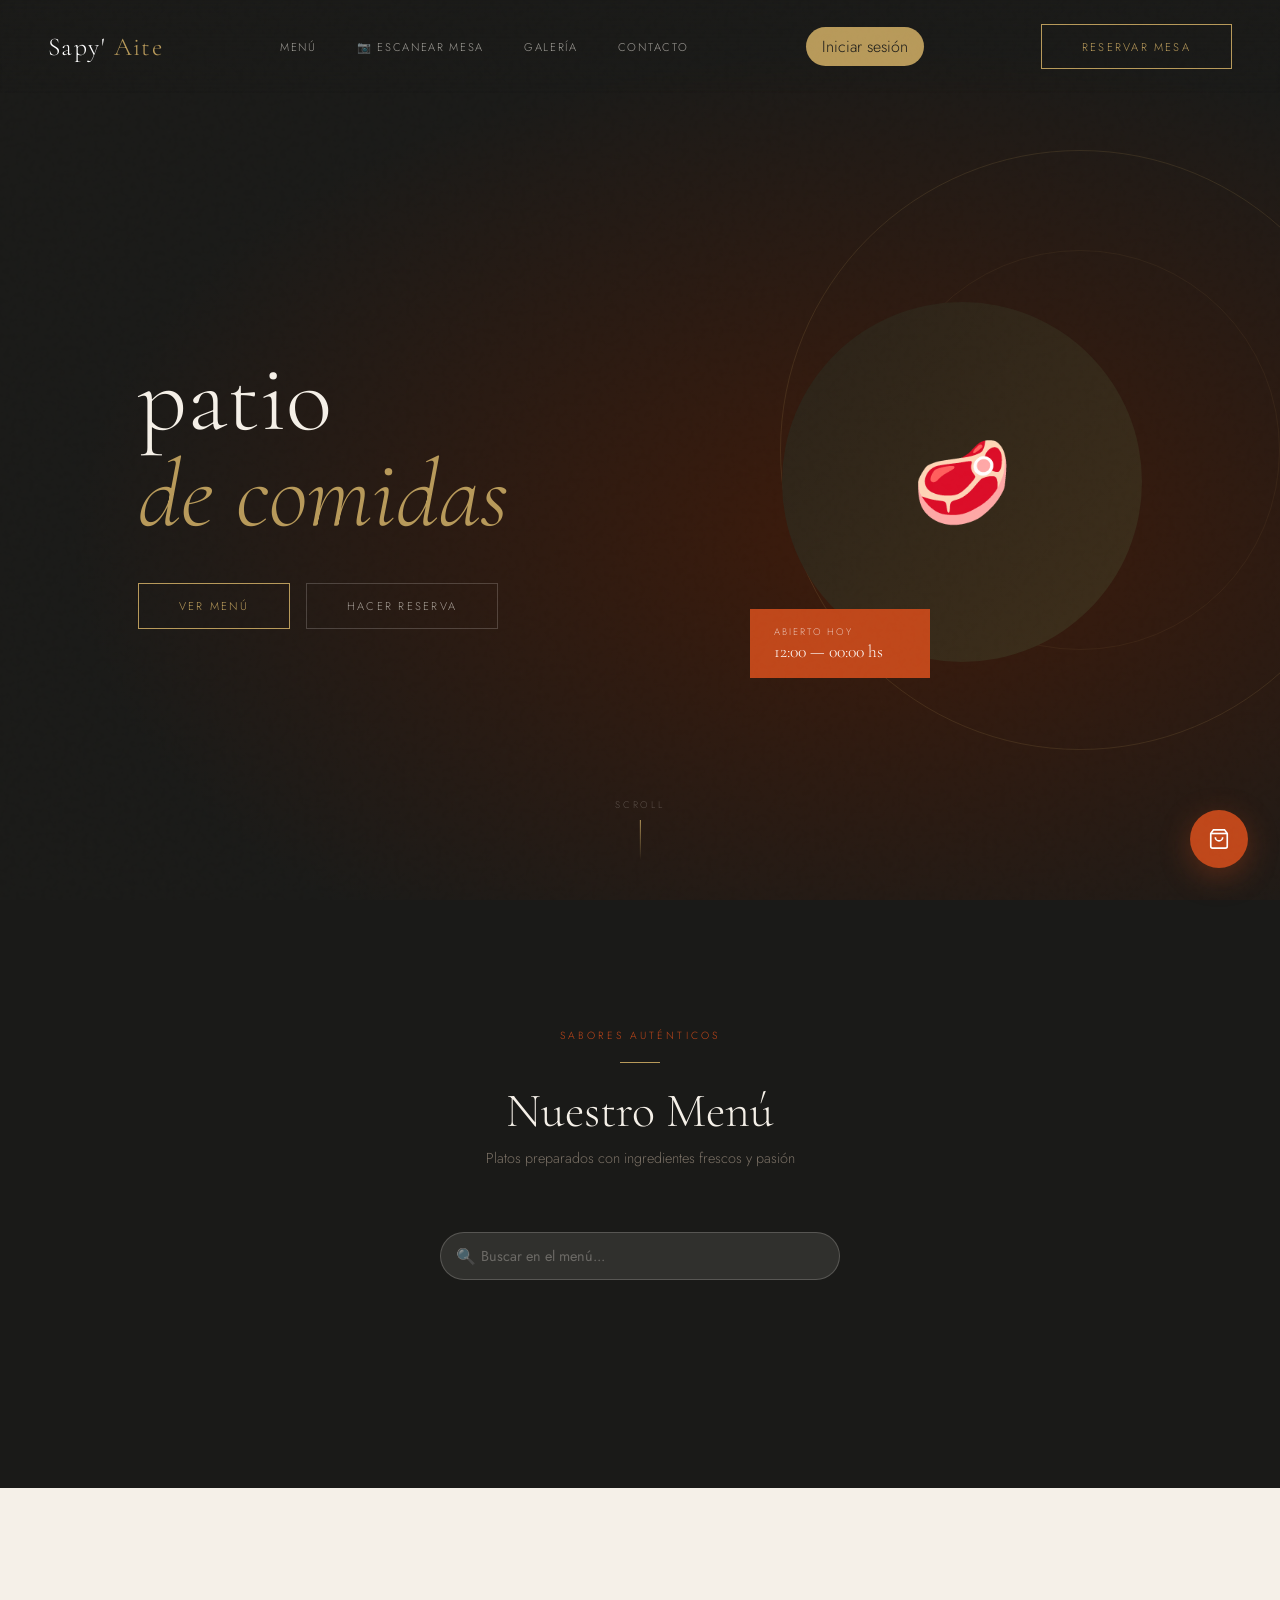
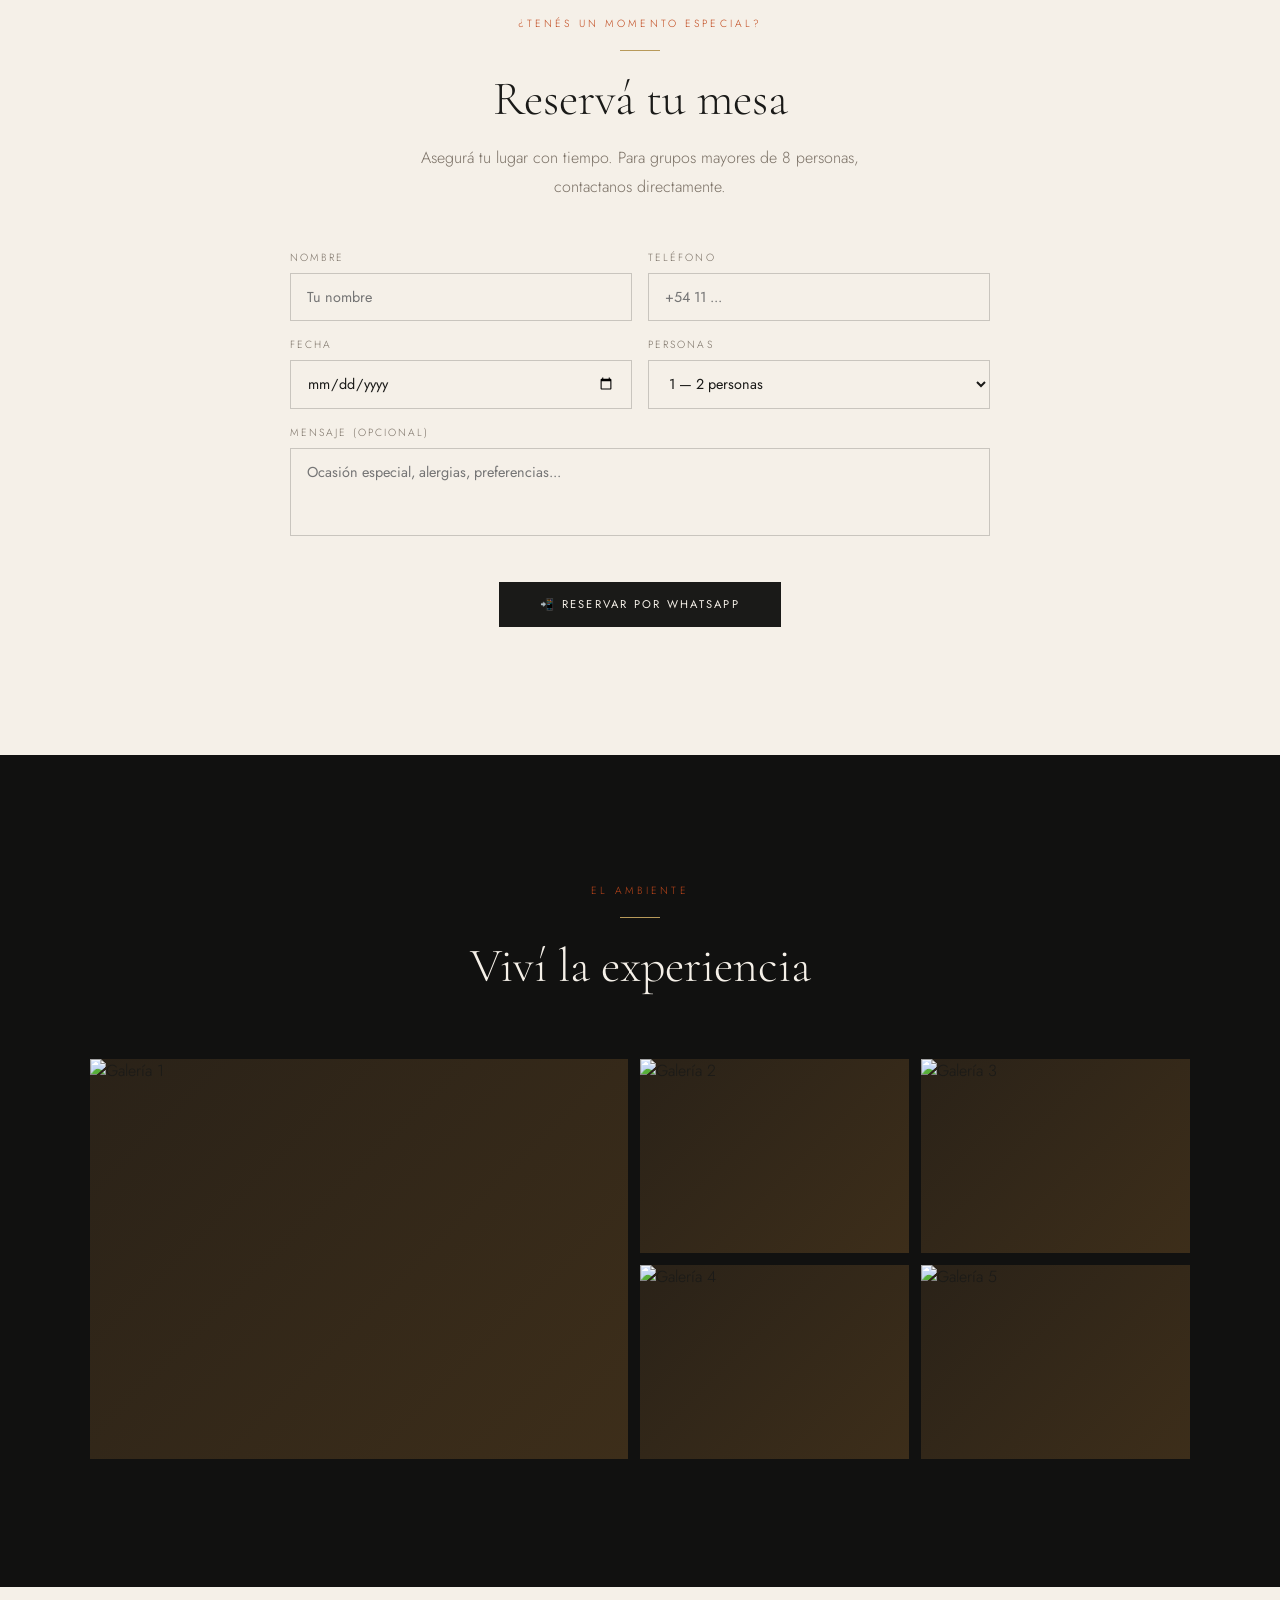
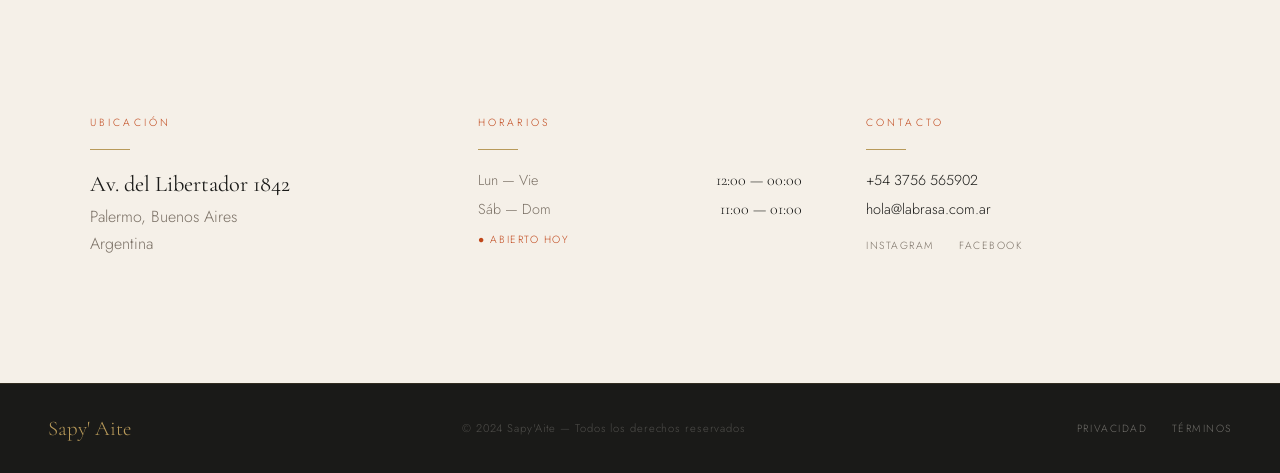
==== froned/index.html @ 7cc453d8 "prueba" ====
<!DOCTYPE html>
<html lang="es">
<head>
  <meta charset="UTF-8" />
  <meta name="viewport" content="width=device-width, initial-scale=1.0"/>
  <title>sapy'aite</title>
  <link rel="icon" type="image/x-icon" href="img/logosapy.jpg">
  <link href="https://fonts.googleapis.com/css2?family=Cormorant+Garamond:ital,wght@0,300;0,400;0,600;1,300;1,400&family=Jost:wght@300;400;500&display=swap" rel="stylesheet">
  <link rel="stylesheet" href="/froned/styles/style.css"/>
</head>
<body>

  <!-- NAVBAR -->
  <nav>
    <a href="#inicio" class="nav-logo">Sapy' <span>Aite</span></a>
    <div class="nav-links">
      <a href="#menu">Menú</a>
      <a href="qr-scaner.html" class="btn-scan">📷 Escanear Mesa</a>
      <a href="#galeria">Galería</a>
      <a href="#contacto">Contacto</a>
    </div>
    <a href="login.html" class="btn-login">Iniciar sesión</a>
    <a href="#reservas" class="btn">Reservar mesa</a>
  </nav>


  <!-- HERO -->
  <section id="inicio">
    <div class="hero-bg"></div>
    <div class="hero-ring"></div>
    <div class="hero-ring-2"></div>

    <div class="hero-inner">
      <div>
        <h1 class="hero-title fade-2">
          patio<br>
          <em>de comidas</em><br>
        </h1>
        <div class="hero-btns fade-4">
          <a href="#menu" class="btn">Ver menú</a>
          <a href="#reservas" class="btn btn--ghost">Hacer reserva</a>
        </div>
      </div>

      <div class="hero-visual fade-3">
        <div class="hero-plate">
          🥩
          <div class="hero-badge">
            <p>Abierto hoy</p>
            <p>12:00 — 00:00 hs</p>
          </div>
        </div>
      </div>
    </div>

    <div class="scroll-indicator">
      <span>Scroll</span>
      <div class="scroll-line"></div>
    </div>
  </section>


  <!-- MENÚ -->
  <section id="menu">
    <div class="menu-inner">
      <div class="menu-header">
        <span class="section-label">Sabores auténticos</span>
        <div class="divider divider--center"></div>
        <h2>Nuestro Menú</h2>
        <p class="menu-subtitle">Platos preparados con ingredientes frescos y pasión</p>
      </div>

      <div class="menu-search">
        <div class="search-container">
          <span class="search-icon">🔍</span>
          <input type="text" id="searchInput" placeholder="Buscar en el menú..." onkeyup="filtrarMenu()">
          <button class="search-clear" onclick="limpiarBusqueda()">✕</button>
        </div>
      </div>

      <div class="tabs" id="categories-tabs"></div>

      <div class="menu-grid-container">
        <div class="menu-grid active" id="menu-items-container"></div>
      </div>
    </div>
  </section>


  <!-- RESERVAS -->
  <section id="reservas">
    <div class="reservas-inner">
      <span class="section-label">¿Tenés un momento especial?</span>
      <div class="divider divider--center"></div>
      <h2>Reservá tu mesa</h2>
      <p>Asegurá tu lugar con tiempo. Para grupos mayores de 8 personas, contactanos directamente.</p>

      <!--
        ✅ FIX: Se eliminó onsubmit="return false;" del HTML.
        El submit es manejado exclusivamente por el addEventListener en scrip.js,
        que ya llama a e.preventDefault(). Tener ambos era redundante y confuso.
      -->
      <form class="form-grid">
        <div class="form-group">
          <label>Nombre</label>
          <input type="text" name="nombre" placeholder="Tu nombre">
        </div>
        <div class="form-group">
          <label>Teléfono</label>
          <input type="tel" name="telefono" placeholder="+54 11 ...">
        </div>
        <div class="form-group">
          <label>Fecha</label>
          <input type="date" name="fecha">
        </div>
        <div class="form-group">
          <label>Personas</label>
          <select name="personas">
            <option>1 — 2 personas</option>
            <option>3 — 4 personas</option>
            <option>5 — 6 personas</option>
            <option>7 — 8 personas</option>
          </select>
        </div>
        <div class="form-group form-full">
          <label>Mensaje (opcional)</label>
          <textarea name="mensaje" rows="3" placeholder="Ocasión especial, alergias, preferencias..."></textarea>
        </div>
        <div class="form-submit">
          <button type="submit" class="btn btn--dark">📲 Reservar por WhatsApp</button>
        </div>
      </form>
    </div>
  </section>


  <!-- GALERÍA -->
  <section id="galeria">
    <div class="galeria-inner">
      <div class="galeria-header">
        <span class="section-label">El ambiente</span>
        <div class="divider divider--center"></div>
        <h2>Viví la experiencia</h2>
      </div>

      <!--
        ✅ FIX: Las rutas de imagen usaban "../froned/img/" (typo de "frontend").
        Se corrigen a "img/" asumiendo que las imágenes están en una subcarpeta
        "img/" junto a este index.html. Ajustá la ruta si tu estructura es distinta.
      -->
      <div class="galeria-grid">
        <div class="galeria-item galeria-item--big"><img src="img/img_galeria/Diseño sin título.png" alt="Galería 1"></div>
        <div class="galeria-item galeria-item--sm"><img src="img/img_galeria/WhatsApp Image 2026-04-24 at 19.03.47.jpeg" alt="Galería 2"></div>
        <div class="galeria-item galeria-item--sm"><img src="img/img_galeria/WhatsApp Image 2026-04-24 at 19.03.48 (1).jpeg" alt="Galería 3"></div>
        <div class="galeria-item galeria-item--sm"><img src="img/img_galeria/Gemini_Generated_Image_5px7225px7225px7.png" alt="Galería 4"></div>
        <div class="galeria-item galeria-item--sm"><img src="img/img_galeria/WhatsApp Image 2026-04-24 at 19.03.48.jpeg" alt="Galería 5"></div>
      </div>
    </div>
  </section>


  <!-- CONTACTO -->
  <section id="contacto">
    <div class="contacto-inner">

      <div class="contacto-block">
        <span class="section-label">Ubicación</span>
        <div class="divider"></div>
        <h3>Av. del Libertador 1842</h3>
        <p style="color:var(--muted); margin-top:0.5rem;">Palermo, Buenos Aires</p>
        <p style="color:var(--muted); margin-top:0.25rem;">Argentina</p>
      </div>

      <div class="contacto-block">
        <span class="section-label">Horarios</span>
        <div class="divider"></div>
        <div class="contacto-horarios">
          <div class="horario-row">
            <span>Lun — Vie</span>
            <span>12:00 — 00:00</span>
          </div>
          <div class="horario-row">
            <span>Sáb — Dom</span>
            <span>11:00 — 01:00</span>
          </div>
        </div>
        <span class="open-label">● Abierto hoy</span>
      </div>

      <div class="contacto-block">
        <span class="section-label">Contacto</span>
        <div class="divider"></div>
        <div class="contacto-links">
          <a href="tel:+543756565902">+54 3756 565902</a>
          <a href="mailto:hola@labrasa.com.ar">hola@labrasa.com.ar</a>
        </div>
        <div class="social-row">
          <a href="https://www.instagram.com">Instagram</a>
          <a href="https://www.facebook.com">Facebook</a>
        </div>
      </div>

    </div>
  </section>


  <!-- CARRITO FLOTANTE -->
  <button id="cart-toggle" onclick="toggleCart()" title="Ver pedido">
    <svg viewBox="0 0 24 24"><path d="M6 2L3 6v14a2 2 0 002 2h14a2 2 0 002-2V6l-3-4z"/><line x1="3" y1="6" x2="21" y2="6"/><path d="M16 10a4 4 0 01-8 0"/></svg>
    <span id="cart-count">0</span>
  </button>

  <!-- OVERLAY -->
  <div id="cart-overlay" onclick="toggleCart()"></div>

  <!-- PANEL DEL CARRITO -->
  <div id="cart-panel">
    <div class="cart-header">
      <div class="cart-header-left">
        <span class="section-label">Tu pedido</span>
        <div class="cart-title">Carrito</div>
      </div>
      <button id="cart-close" onclick="toggleCart()">✕</button>
    </div>

    <div id="cart-items">
      <div class="cart-empty" id="cart-empty-msg">
        <svg viewBox="0 0 24 24"><path d="M6 2L3 6v14a2 2 0 002 2h14a2 2 0 002-2V6l-3-4z"/><line x1="3" y1="6" x2="21" y2="6"/><path d="M16 10a4 4 0 01-8 0"/></svg>
        <p>Tu carrito está vacío</p>
      </div>
    </div>

    <div class="cart-footer">
      <div class="cart-total-row">
        <span class="cart-total-label">Total</span>
        <span class="cart-total-amount" id="cart-total"><span>$</span>0</span>
      </div>
      <div class="cart-actions">
        <button class="btn--cart-order" onclick="sendOrder()">Enviar pedido por WhatsApp</button>
        <button class="btn--cart-clear" onclick="clearCart()">Vaciar carrito</button>
      </div>
    </div>
  </div>


  <!-- FOOTER -->
  <footer>
    <span class="footer-logo">Sapy' Aite</span>
    <span class="footer-copy">© 2024 Sapy'Aite — Todos los derechos reservados</span>
    <div class="footer-links">
      <a href="#">Privacidad</a>
      <a href="#">Términos</a>
    </div>
  </footer>

  <!--
    ✅ FIX: La ruta original "../backend/scrip.js" era incorrecta.
    El JS es código del frontend y debe estar en la misma carpeta que index.html.
    Si preferís otra ubicación, ajustá la ruta (ej: "js/scrip.js").
  -->
  <script src="scrip.js"></script>
</body>
</html>
---- froned/styles/style.css ----
/* ===== RESET & BASE ===== */
*, *::before, *::after { box-sizing: border-box; margin: 0; padding: 0; }

:root {
  --cream:   #f5f0e8;
  --charcoal:#1a1a18;
  --ember:   #c0471a;
  --gold:    #b89a5a;
  --muted:   #7a7065;
}

html { scroll-behavior: smooth; }

body {
  background-color: var(--cream);
  color: var(--charcoal);
  font-family: 'Jost', sans-serif;
  font-weight: 300;
  overflow-x: hidden;
}

h1, h2, h3 {
  font-family: 'Cormorant Garamond', serif;
  font-weight: 300;
}

a { text-decoration: none; }

/* ===== SCROLLBAR ===== */
::-webkit-scrollbar { width: 4px; }
::-webkit-scrollbar-track { background: var(--cream); }
::-webkit-scrollbar-thumb { background: var(--gold); }

/* ===== GRAIN OVERLAY ===== */
body::before {
  content: '';
  position: fixed;
  inset: 0;
  background-image: url("data:image/svg+xml,%3Csvg viewBox='0 0 200 200' xmlns='http://www.w3.org/2000/svg'%3E%3Cfilter id='n'%3E%3CfeTurbulence type='fractalNoise' baseFrequency='0.75' numOctaves='4' stitchTiles='stitch'/%3E%3C/filter%3E%3Crect width='100%25' height='100%25' filter='url(%23n)' opacity='0.04'/%3E%3C/svg%3E");
  pointer-events: none;
  z-index: 9999;
  opacity: 0.4;
}

/* ===== ANIMATIONS ===== */
@keyframes fadeUp {
  from { opacity: 0; transform: translateY(30px); }
  to   { opacity: 1; transform: translateY(0); }
}
.fade-1 { animation: fadeUp 1s ease 0.2s both; }
.fade-2 { animation: fadeUp 1s ease 0.4s both; }
.fade-3 { animation: fadeUp 1s ease 0.6s both; }
.fade-4 { animation: fadeUp 1s ease 0.8s both; }

@keyframes fadeIn {
  from { opacity: 0; transform: translateX(-10px); }
  to { opacity: 1; transform: translateX(0); }
}

@keyframes addPop {
  0%   { transform: scale(1); }
  40%  { transform: scale(1.35); background: var(--ember); border-color: var(--ember); color: white; }
  100% { transform: scale(1); }
}

/* ===== UTILITIES ===== */
.section-label {
  display: block;
  letter-spacing: 0.3em;
  font-size: 0.65rem;
  text-transform: uppercase;
  color: var(--ember);
}

.divider {
  width: 40px;
  height: 1px;
  background: var(--gold);
  margin: 1.2rem 0;
}

.divider--center { margin: 1.2rem auto; }

/* ===== BUTTONS ===== */
.btn {
  display: inline-block;
  letter-spacing: 0.2em;
  font-size: 0.7rem;
  text-transform: uppercase;
  padding: 0.85rem 2.5rem;
  font-family: 'Jost', sans-serif;
  cursor: pointer;
  transition: background 0.3s, color 0.3s, border-color 0.3s;
  border: 1px solid var(--gold);
  color: var(--gold);
  background: transparent;
}
.btn:hover { background: var(--gold); color: var(--charcoal); }

.btn--dark {
  background: var(--charcoal);
  border-color: var(--charcoal);
  color: var(--cream);
}
.btn--dark:hover { background: var(--ember); border-color: var(--ember); color: white; }

.btn--ghost {
  border-color: rgba(245,240,232,0.2);
  color: rgba(245,240,232,0.6);
}
.btn--ghost:hover { background: rgba(245,240,232,0.1); color: var(--cream); }

.btn--outline {
  background: transparent;
  border: 1px solid var(--gold);
  color: var(--gold);
}
.btn--outline:hover {
  background: var(--gold);
  color: var(--charcoal);
}

/* ===== NAVBAR ===== */
nav {
  position: fixed;
  top: 0; left: 0; right: 0;
  z-index: 100;
  display: flex;
  align-items: center;
  justify-content: space-between;
  padding: 1.5rem 3rem;
  background: linear-gradient(to bottom, rgba(26,26,24,0.85), transparent);
  backdrop-filter: blur(2px);
}

.nav-logo {
  font-family: 'Cormorant Garamond', serif;
  font-size: 1.6rem;
  font-weight: 300;
  color: white;
  letter-spacing: 0.05em;
}
.nav-logo span { color: var(--gold); }

.nav-links { display: flex; align-items: center; gap: 2.5rem; }

.nav-links a {
  font-size: 0.7rem;
  letter-spacing: 0.15em;
  text-transform: uppercase;
  color: rgba(245,240,232,0.6);
  transition: color 0.3s;
}
.nav-links a:hover { color: var(--gold); }

.mesa-indicador {
  animation: fadeIn 0.3s ease;
  font-size: 0.9rem;
  color: var(--gold);
  margin-left: 10px;
}

/* ===== HERO ===== */
#inicio {
  min-height: 100vh;
  background-color: var(--charcoal);
  position: relative;
  overflow: hidden;
  display: flex;
  align-items: center;
}

.hero-bg {
  position: absolute;
  inset: 0;
  background: radial-gradient(ellipse at 70% 60%, #3d1a0a 0%, var(--charcoal) 65%);
}

.hero-ring {
  position: absolute;
  border-radius: 50%;
  border: 1px solid rgba(184,154,90,0.15);
  top: 50%; right: -100px;
  transform: translateY(-50%);
  width: 600px; height: 600px;
}
.hero-ring-2 {
  position: absolute;
  border-radius: 50%;
  border: 1px solid rgba(184,154,90,0.08);
  top: 50%; right: 0;
  transform: translateY(-50%);
  width: 400px; height: 400px;
}

.hero-inner {
  position: relative;
  z-index: 10;
  max-width: 1100px;
  margin: 0 auto;
  padding: 10rem 3rem 6rem;
  width: 100%;
  display: grid;
  grid-template-columns: 1fr 1fr;
  gap: 4rem;
  align-items: center;
}

.hero-title {
  margin-top: 1rem;
  font-size: clamp(3.5rem, 8vw, 6rem);
  line-height: 1;
  color: var(--cream);
}
.hero-title em { color: var(--gold); font-style: italic; }

.hero-btns {
  margin-top: 2.5rem;
  display: flex;
  gap: 1rem;
  flex-wrap: wrap;
}

.hero-visual { display: flex; justify-content: flex-end; }

.hero-plate {
  width: 360px; height: 360px;
  border-radius: 50%;
  background: linear-gradient(135deg, #2a2218 0%, #3d2e1a 100%);
  display: flex;
  align-items: center;
  justify-content: center;
  font-size: 5rem;
  position: relative;
}

.hero-badge {
  position: absolute;
  bottom: -1rem; left: -2rem;
  background: var(--ember);
  padding: 1rem 1.5rem;
  min-width: 180px;
}
.hero-badge p:first-child {
  font-size: 0.6rem;
  letter-spacing: 0.2em;
  text-transform: uppercase;
  color: rgba(255,255,255,0.65);
}
.hero-badge p:last-child {
  font-family: 'Cormorant Garamond', serif;
  font-size: 1.1rem;
  color: white;
  margin-top: 2px;
}

.scroll-indicator {
  position: absolute;
  bottom: 2.5rem; left: 50%;
  transform: translateX(-50%);
  display: flex;
  flex-direction: column;
  align-items: center;
  gap: 0.5rem;
  z-index: 10;
}
.scroll-indicator span {
  font-size: 0.6rem;
  letter-spacing: 0.3em;
  text-transform: uppercase;
  color: rgba(245,240,232,0.25);
}
.scroll-line {
  width: 1px; height: 40px;
  background: linear-gradient(to bottom, var(--gold), transparent);
}

/* ===== MENU ===== */
#menu { background: var(--charcoal); padding: 8rem 3rem; }

.menu-inner { max-width: 1100px; margin: 0 auto; }
.menu-header { text-align: center; margin-bottom: 4rem; }
.menu-header h2 { font-size: clamp(2rem, 4vw, 3rem); color: var(--cream); }

.menu-subtitle {
  color: var(--muted);
  text-align: center;
  margin-top: 0.5rem;
  font-size: 0.9rem;
}

/* Barra de búsqueda */
.menu-search {
  max-width: 400px;
  margin: 0 auto 2rem auto;
}

.search-container {
  position: relative;
  width: 100%;
}

.search-icon {
  position: absolute;
  left: 1rem;
  top: 50%;
  transform: translateY(-50%);
  font-size: 1rem;
  opacity: 0.5;
}

#searchInput {
  width: 100%;
  padding: 0.8rem 1rem 0.8rem 2.5rem;
  background: rgba(245,240,232,0.1);
  border: 1px solid rgba(245,240,232,0.2);
  border-radius: 50px;
  color: var(--cream);
  font-family: 'Jost', sans-serif;
  font-size: 0.9rem;
  transition: all 0.3s;
}

#searchInput:focus {
  outline: none;
  border-color: var(--gold);
  background: rgba(245,240,232,0.15);
}

#searchInput::placeholder {
  color: rgba(245,240,232,0.3);
}

.search-clear {
  position: absolute;
  right: 1rem;
  top: 50%;
  transform: translateY(-50%);
  background: none;
  border: none;
  color: rgba(245,240,232,0.5);
  cursor: pointer;
  font-size: 0.8rem;
  padding: 0.2rem;
  display: none;
}

.search-clear.visible {
  display: block;
}

/* Tabs */
.tabs {
  display: flex;
  justify-content: center;
  gap: 0.5rem;
  flex-wrap: wrap;
  margin-bottom: 3rem;
}

.tab-btn {
  display: inline-flex;
  align-items: center;
  gap: 0.5rem;
  background: transparent;
  border: 1px solid rgba(245,240,232,0.15);
  color: rgba(245,240,232,0.45);
  font-family: 'Jost', sans-serif;
  font-size: 0.7rem;
  letter-spacing: 0.2em;
  text-transform: uppercase;
  padding: 0.6rem 1.5rem;
  cursor: pointer;
  transition: all 0.3s;
}
.tab-btn:hover, .tab-btn.active {
  background: var(--ember);
  border-color: var(--ember);
  color: white;
}

.tab-icon { font-size: 1rem; }

/* Grid de productos */
.menu-grid-container {
  display: block;
}

.menu-grid {
  display: grid;
  grid-template-columns: repeat(auto-fill, minmax(320px, 1fr));
  gap: 1.5rem;
  margin-top: 1.5rem;
}

/* Menu Item */
.menu-item {
  background: rgba(26,26,24,0.5);
  border: 1px solid rgba(245,240,232,0.08);
  border-radius: 16px;
  display: flex;
  gap: 1rem;
  padding: 1.2rem;
  transition: all 0.3s ease;
  animation: fadeUp 0.5s ease forwards;
}

.menu-item:hover {
  transform: translateY(-5px);
  border-color: var(--gold);
  box-shadow: 0 10px 30px rgba(0,0,0,0.3);
}

.item-img {
  flex-shrink: 0;
}

.item-placeholder {
  width: 80px;
  height: 80px;
  background: linear-gradient(135deg, #2a2218, #3d2e1a);
  border-radius: 12px;
  display: flex;
  align-items: center;
  justify-content: center;
  font-size: 2.5rem;
}

.item-info {
  flex: 1;
}

.item-title-row {
  display: flex;
  justify-content: space-between;
  align-items: baseline;
  flex-wrap: wrap;
  gap: 0.5rem;
  margin-bottom: 0.5rem;
}

.item-title-row h3 {
  font-family: 'Cormorant Garamond', serif;
  font-size: 1.2rem;
  color: var(--cream);
  font-weight: 500;
}

.price {
  font-family: 'Cormorant Garamond', serif;
  font-size: 1.1rem;
  color: var(--gold);
  font-weight: 600;
}

.desc {
  font-size: 0.75rem;
  color: var(--muted);
  line-height: 1.4;
  margin-bottom: 1rem;
}

.btn-add {
  background: var(--ember);
  border: none;
  padding: 0.4rem 1rem;
  border-radius: 50px;
  color: white;
  font-family: 'Jost', sans-serif;
  font-size: 0.7rem;
  cursor: pointer;
  transition: all 0.3s;
}

.btn-add:hover {
  background: #a33a12;
  transform: scale(1.02);
}

.btn-add.popped {
  animation: addPop 0.35s ease;
}

/* ===== RESERVAS ===== */
#reservas { background: var(--cream); padding: 8rem 3rem; }

.reservas-inner { max-width: 700px; margin: 0 auto; text-align: center; }
.reservas-inner h2 { font-size: clamp(2rem, 4vw, 3rem); }
.reservas-inner > p { color: var(--muted); line-height: 1.8; margin: 1rem auto 0; max-width: 480px; }

.form-grid {
  display: grid;
  grid-template-columns: 1fr 1fr;
  gap: 1rem;
  margin-top: 3rem;
  text-align: left;
}
.form-full { grid-column: 1 / -1; }

.form-group label {
  display: block;
  font-size: 0.65rem;
  letter-spacing: 0.2em;
  text-transform: uppercase;
  color: var(--muted);
  margin-bottom: 0.5rem;
}

.form-group input,
.form-group select,
.form-group textarea {
  width: 100%;
  padding: 0.8rem 1rem;
  background: transparent;
  border: 1px solid rgba(26,26,24,0.2);
  font-family: 'Jost', sans-serif;
  font-size: 0.9rem;
  color: var(--charcoal);
  outline: none;
  transition: border-color 0.3s;
}
.form-group input:focus,
.form-group select:focus,
.form-group textarea:focus { border-color: var(--gold); }
.form-group select { background: var(--cream); }
.form-group textarea { resize: none; }
.form-submit { text-align: center; margin-top: 1.5rem; grid-column: 1 / -1; }

/* ===== GALERÍA ===== */
#galeria { background: #111110; padding: 8rem 3rem; }
.galeria-inner { max-width: 1100px; margin: 0 auto; }
.galeria-header { text-align: center; margin-bottom: 4rem; }
.galeria-header h2 { font-size: clamp(2rem, 4vw, 3rem); color: var(--cream); }

.galeria-grid {
  display: grid;
  grid-template-columns: 2fr 1fr 1fr;
  grid-template-rows: 1fr 1fr;
  gap: 0.75rem;  
  height: 400px;
}

.galeria-item {
  background: linear-gradient(135deg, #2a2218 0%, #3d2e1a 100%);
  display: flex;
  align-items: center;
  justify-content: center;
  overflow: hidden;
}
.galeria-item img {
  width: 100%;
  height: 100%;
  object-fit: cover;
}
.galeria-item--big { grid-row: span 2; }
.galeria-hint {
  text-align: center;
  margin-top: 1.5rem;
  color: rgba(245,240,232,0.25);
  font-size: 0.75rem;
  letter-spacing: 0.08em;
}
.galeria-hint code { color: var(--gold); }

/* ===== CONTACTO ===== */
#contacto { background: var(--cream); padding: 8rem 3rem; }
.contacto-inner {
  max-width: 1100px;
  margin: 0 auto;
  display: grid;
  grid-template-columns: repeat(3, 1fr);
  gap: 4rem;
}

.contacto-block h3 {
  font-family: 'Cormorant Garamond', serif;
  font-size: 1.4rem;
  font-weight: 400;
}

.contacto-horarios { display: flex; flex-direction: column; gap: 0.6rem; }
.horario-row { display: flex; justify-content: space-between; font-size: 0.9rem; }
.horario-row span:first-child { color: var(--muted); }
.horario-row span:last-child { font-family: 'Cormorant Garamond', serif; font-size: 1rem; }

.open-label {
  display: inline-block;
  margin-top: 0.8rem;
  font-size: 0.65rem;
  letter-spacing: 0.15em;
  text-transform: uppercase;
  color: var(--ember);
}

.contacto-links { display: flex; flex-direction: column; gap: 0.6rem; }
.contacto-links a { color: var(--charcoal); font-size: 0.9rem; transition: color 0.3s; }
.contacto-links a:hover { color: var(--ember); }

.social-row { display: flex; gap: 1.5rem; margin-top: 1.2rem; }
.social-row a {
  font-size: 0.65rem;
  letter-spacing: 0.15em;
  text-transform: uppercase;
  color: var(--muted);
  transition: color 0.3s;
}
.social-row a:hover { color: var(--ember); }

/* ===== FOOTER ===== */
footer {
  background: var(--charcoal);
  border-top: 1px solid rgba(184,154,90,0.15);
  padding: 2rem 3rem;
  display: flex;
  align-items: center;
  justify-content: space-between;
  flex-wrap: wrap;
  gap: 1rem;
}
.footer-logo { font-family: 'Cormorant Garamond', serif; font-size: 1.3rem; color: var(--gold); font-weight: 300; }
.footer-copy { font-size: 0.7rem; letter-spacing: 0.08em; color: rgba(245,240,232,0.25); }
.footer-links { display: flex; gap: 1.5rem; }
.footer-links a {
  font-size: 0.65rem;
  letter-spacing: 0.15em;
  text-transform: uppercase;
  color: rgba(245,240,232,0.4);
  transition: color 0.3s;
}
.footer-links a:hover { color: var(--gold); }

/* ===== CARRITO FLOTANTE ===== */

/* Botón flotante del carrito */
#cart-toggle {
  position: fixed;
  bottom: 2rem;
  right: 2rem;
  z-index: 500;
  background: var(--ember);
  border: none;
  width: 58px; height: 58px;
  border-radius: 50%;
  cursor: pointer;
  display: flex;
  align-items: center;
  justify-content: center;
  box-shadow: 0 8px 30px rgba(192,71,26,0.35);
  transition: background 0.3s, transform 0.3s;
}
#cart-toggle:hover { background: #a33a12; transform: scale(1.07); }

#cart-toggle svg { width: 22px; height: 22px; stroke: white; fill: none; stroke-width: 1.8; }

#cart-count {
  position: absolute;
  top: -4px; right: -4px;
  background: var(--gold);
  color: var(--charcoal);
  font-size: 0.6rem;
  font-weight: 600;
  font-family: 'Jost', sans-serif;
  width: 20px; height: 20px;
  border-radius: 50%;
  display: flex;
  align-items: center;
  justify-content: center;
  opacity: 0;
  transform: scale(0);
  transition: opacity 0.3s, transform 0.3s;
}
#cart-count.visible { opacity: 1; transform: scale(1); }

/* Panel del carrito */
#cart-panel {
  position: fixed;
  top: 0; right: 0;
  width: 420px;
  max-width: 100vw;
  height: 100vh;
  background: var(--charcoal);
  z-index: 600;
  transform: translateX(110%);
  transition: transform 0.45s cubic-bezier(0.77, 0, 0.175, 1);
  display: flex;
  flex-direction: column;
  border-left: 1px solid rgba(184,154,90,0.15);
}
#cart-panel.active { transform: translateX(0); }

.cart-header {
  padding: 2rem;
  border-bottom: 1px solid rgba(245,240,232,0.08);
  display: flex;
  align-items: center;
  justify-content: space-between;
}
.cart-header-left { display: flex; flex-direction: column; gap: 0.3rem; }
.cart-header-left .section-label { color: var(--ember); }
.cart-title {
  font-family: 'Cormorant Garamond', serif;
  font-size: 1.8rem;
  font-weight: 300;
  color: var(--cream);
}

#cart-close {
  background: none;
  border: 1px solid rgba(245,240,232,0.15);
  color: rgba(245,240,232,0.5);
  width: 36px; height: 36px;
  border-radius: 50%;
  cursor: pointer;
  font-size: 1.1rem;
  transition: all 0.25s;
  display: flex;
  align-items: center;
  justify-content: center;
}
#cart-close:hover { border-color: var(--ember); color: var(--ember); }

/* Lista de ítems */
#cart-items {
  flex: 1;
  overflow-y: auto;
  padding: 1rem;
}
#cart-items::-webkit-scrollbar { width: 3px; }
#cart-items::-webkit-scrollbar-thumb { background: rgba(184,154,90,0.3); }

.cart-empty {
  display: flex;
  flex-direction: column;
  align-items: center;
  justify-content: center;
  height: 100%;
  gap: 0.8rem;
  color: rgba(245,240,232,0.2);
}
.cart-empty svg { width: 40px; height: 40px; stroke: rgba(245,240,232,0.15); fill: none; }
.cart-empty p { font-size: 0.75rem; letter-spacing: 0.2em; text-transform: uppercase; }

.cart-item {
  display: flex;
  justify-content: space-between;
  align-items: center;
  padding: 1rem 0;
  border-bottom: 1px solid rgba(245,240,232,0.06);
  animation: fadeUp 0.3s ease both;
}

.cart-item-info { flex: 1; }
.cart-item-name {
  font-family: 'Cormorant Garamond', serif;
  font-size: 1rem;
  color: var(--cream);
  font-weight: 400;
}
.cart-item-price {
  font-size: 0.8rem;
  color: var(--gold);
  margin-top: 2px;
}

.cart-item-actions {
  display: flex;
  align-items: center;
  gap: 1rem;
}

.quantity-selector {
  display: flex;
  align-items: center;
  gap: 0.5rem;
  background: rgba(245,240,232,0.1);
  padding: 0.2rem 0.5rem;
  border-radius: 50px;
}

.qty-btn-mini {
  background: none;
  border: none;
  color: var(--gold);
  font-size: 1rem;
  cursor: pointer;
  width: 24px;
  height: 24px;
  display: flex;
  align-items: center;
  justify-content: center;
  transition: all 0.3s;
}
.qty-btn-mini:hover { transform: scale(1.2); }

.quantity-selector span {
  font-size: 0.9rem;
  min-width: 24px;
  text-align: center;
  color: var(--cream);
}

/* Footer del carrito */
.cart-footer {
  padding: 1.5rem;
  border-top: 1px solid rgba(245,240,232,0.08);
}

.cart-total-row {
  display: flex;
  justify-content: space-between;
  align-items: baseline;
  margin-bottom: 1.5rem;
}
.cart-total-label {
  font-size: 0.65rem;
  letter-spacing: 0.25em;
  text-transform: uppercase;
  color: rgba(245,240,232,0.4);
}
.cart-total-amount {
  font-family: 'Cormorant Garamond', serif;
  font-size: 1.8rem;
  color: var(--cream);
  font-weight: 300;
}
.cart-total-amount span { color: var(--gold); }

.cart-actions { display: flex; flex-direction: column; gap: 0.6rem; }
.btn--cart-order {
  width: 100%;
  padding: 0.9rem;
  background: var(--ember);
  border: 1px solid var(--ember);
  color: white;
  font-family: 'Jost', sans-serif;
  font-size: 0.7rem;
  letter-spacing: 0.2em;
  text-transform: uppercase;
  cursor: pointer;
  transition: background 0.3s;
}
.btn--cart-order:hover { background: #a33a12; }

.btn--cart-clear {
  width: 100%;
  padding: 0.6rem;
  background: transparent;
  border: 1px solid rgba(245,240,232,0.1);
  color: rgba(245,240,232,0.3);
  font-family: 'Jost', sans-serif;
  font-size: 0.65rem;
  letter-spacing: 0.2em;
  text-transform: uppercase;
  cursor: pointer;
  transition: all 0.25s;
}
.btn--cart-clear:hover { border-color: var(--ember); color: var(--ember); }

/* Overlay oscuro */
#cart-overlay {
  position: fixed;
  inset: 0;
  background: rgba(10,10,8,0.6);
  z-index: 590;
  opacity: 0;
  pointer-events: none;
  transition: opacity 0.4s;
  backdrop-filter: blur(2px);
}
#cart-overlay.active { opacity: 1; pointer-events: all; }

/* Responsive */
@media (max-width: 768px) {
  nav {
    padding: 1rem;
  }
  
  .nav-links {
    display: none;
  }
  
  .hero-inner {
    grid-template-columns: 1fr;
    text-align: center;
    padding: 8rem 1.5rem 4rem;
  }
  
  .hero-visual { justify-content: center; }
  
  .hero-plate { width: 260px; height: 260px; font-size: 3rem; }
  
  .hero-badge { left: -1rem; padding: 0.5rem 1rem; min-width: 140px; }
  
  #nosotros {
    grid-template-columns: 1fr;
    padding: 4rem 1.5rem;
    gap: 2rem;
  }
  
  #menu, #reservas, #galeria, #contacto {
    padding: 4rem 1.5rem;
  }
  
  .menu-grid {
    grid-template-columns: 1fr;
  }
  
  .contacto-inner {
    grid-template-columns: 1fr;
    gap: 2rem;
    text-align: center;
  }
  
  .divider {
    margin-left: auto;
    margin-right: auto;
  }
  
  .galeria-grid {
    grid-template-columns: 1fr 1fr;
    height: auto;
  }
  
  .galeria-item--big {
    grid-column: span 2;
    grid-row: auto;
  }
  
  #cart-panel {
    width: 100%;
  }
  
  .tabs {
    overflow-x: auto;
    flex-wrap: nowrap;
    justify-content: flex-start;
    padding-bottom: 0.5rem;
  }
  
  .tab-btn {
    white-space: nowrap;
  }
  
  footer {
    flex-direction: column;
    text-align: center;
  }
}
.btn-login {
  background: var(--gold);
  color: var(--charcoal);
  padding: 0.5rem 1rem;
  border-radius: 30px;
  transition: background 0.3s;
}
.btn-login:hover {
  background: var(--ember);
  color: white;
}
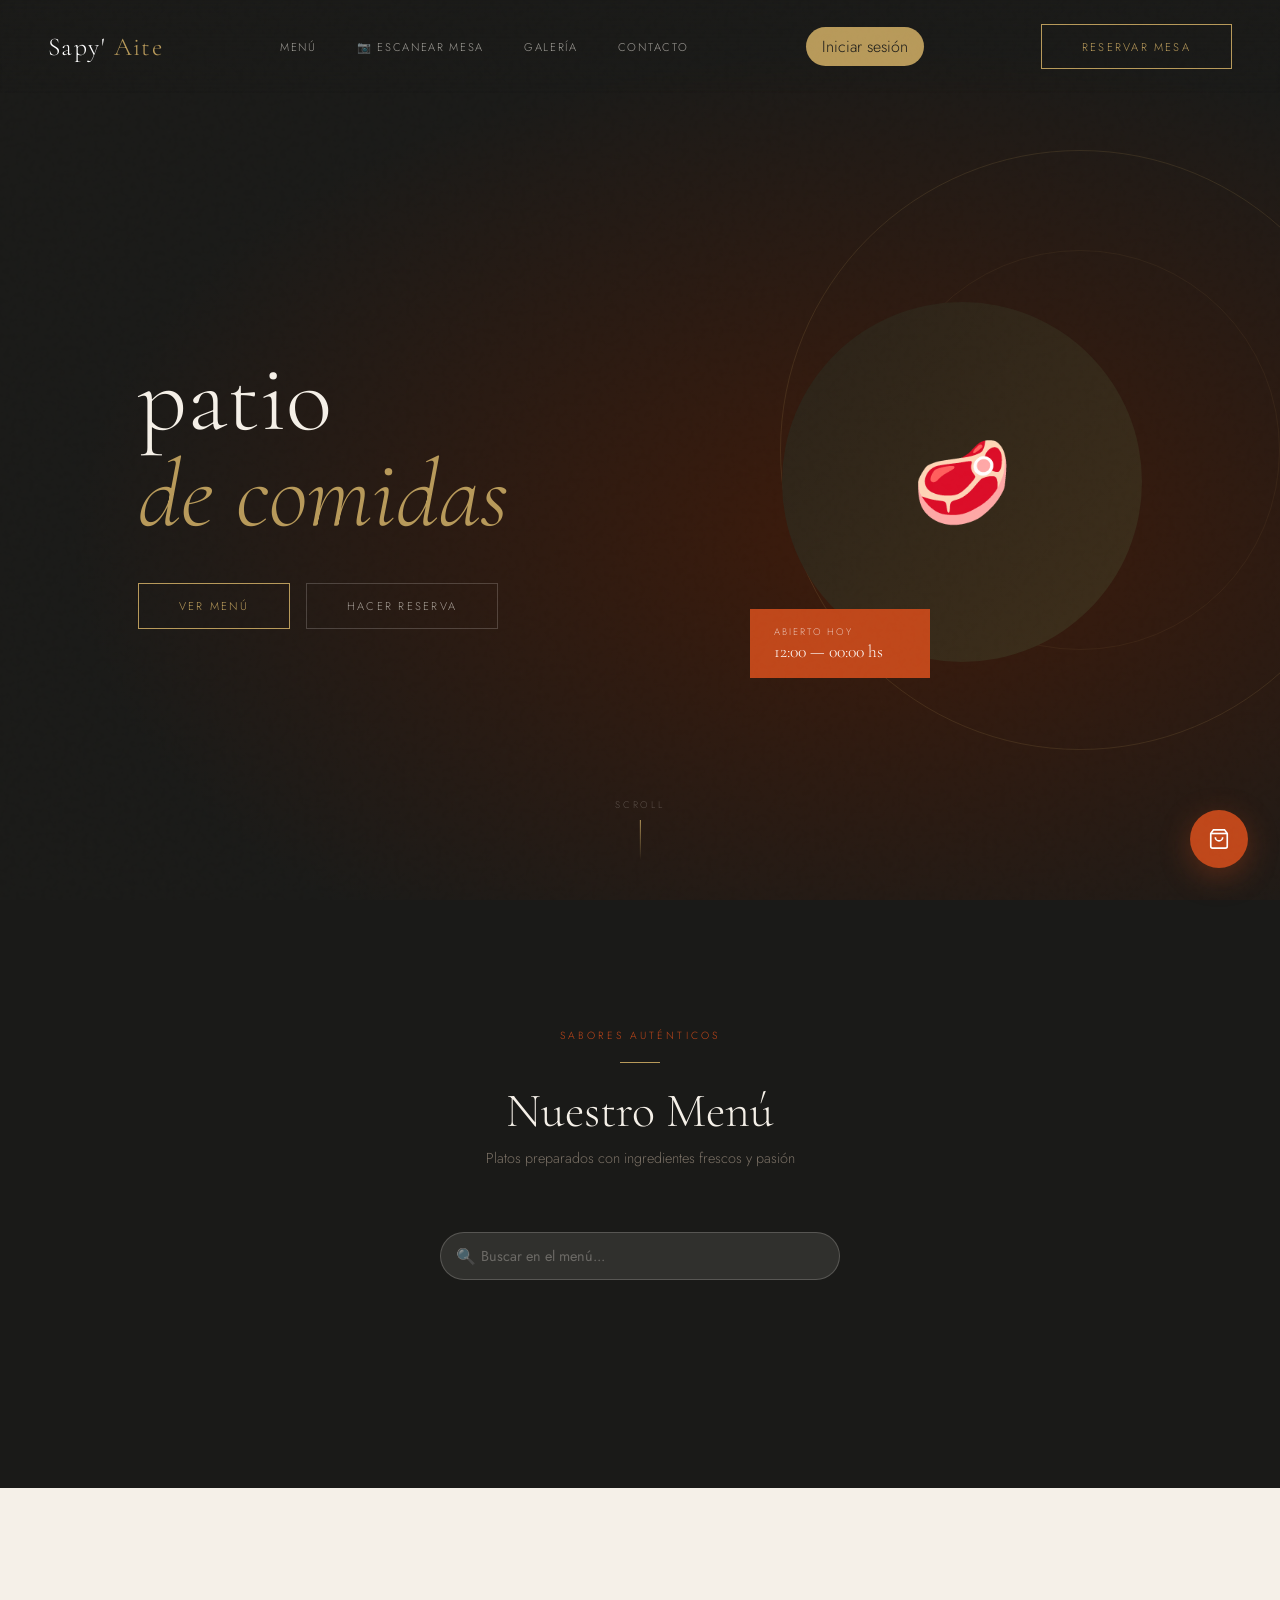
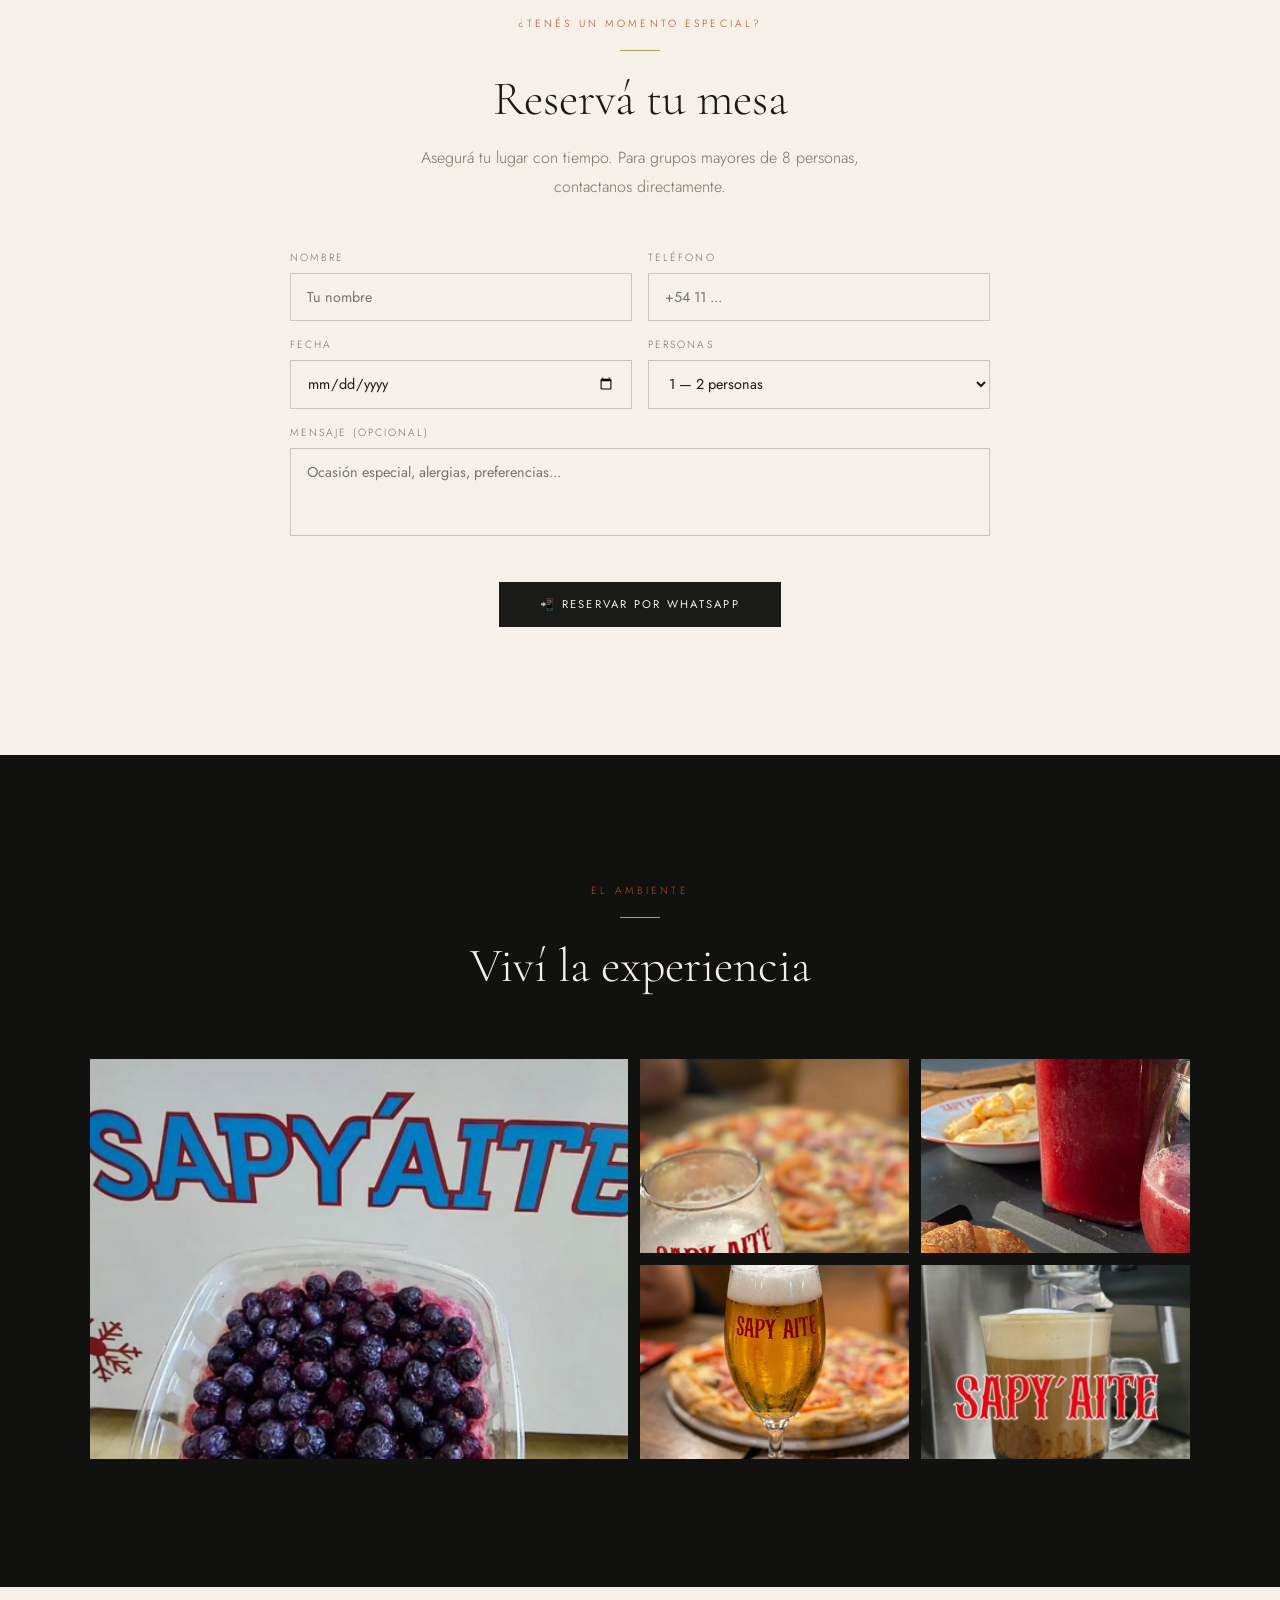
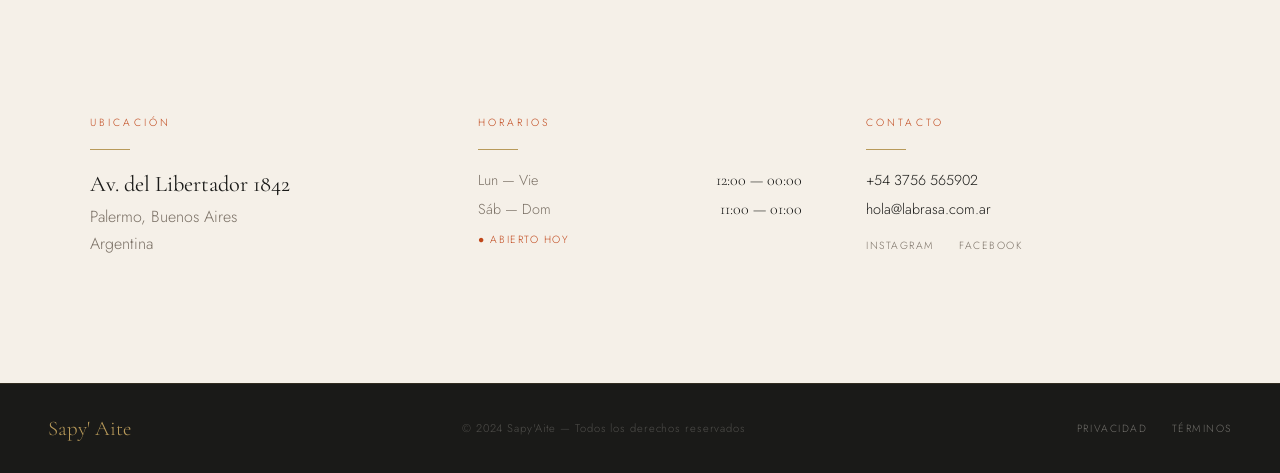
==== commit 767c7fd1: "vercer" ====
--- a/froned/index.html
+++ b/froned/index.html
@@ -6,7 +6,7 @@
   <title>sapy'aite</title>
   <link rel="icon" type="image/x-icon" href="img/logosapy.jpg">
   <link href="https://fonts.googleapis.com/css2?family=Cormorant+Garamond:ital,wght@0,300;0,400;0,600;1,300;1,400&family=Jost:wght@300;400;500&display=swap" rel="stylesheet">
-  <link rel="stylesheet" href="/froned/styles/style.css"/>
+  <link rel="stylesheet" href="styles/style.css"/>
 </head>
 <body>
 
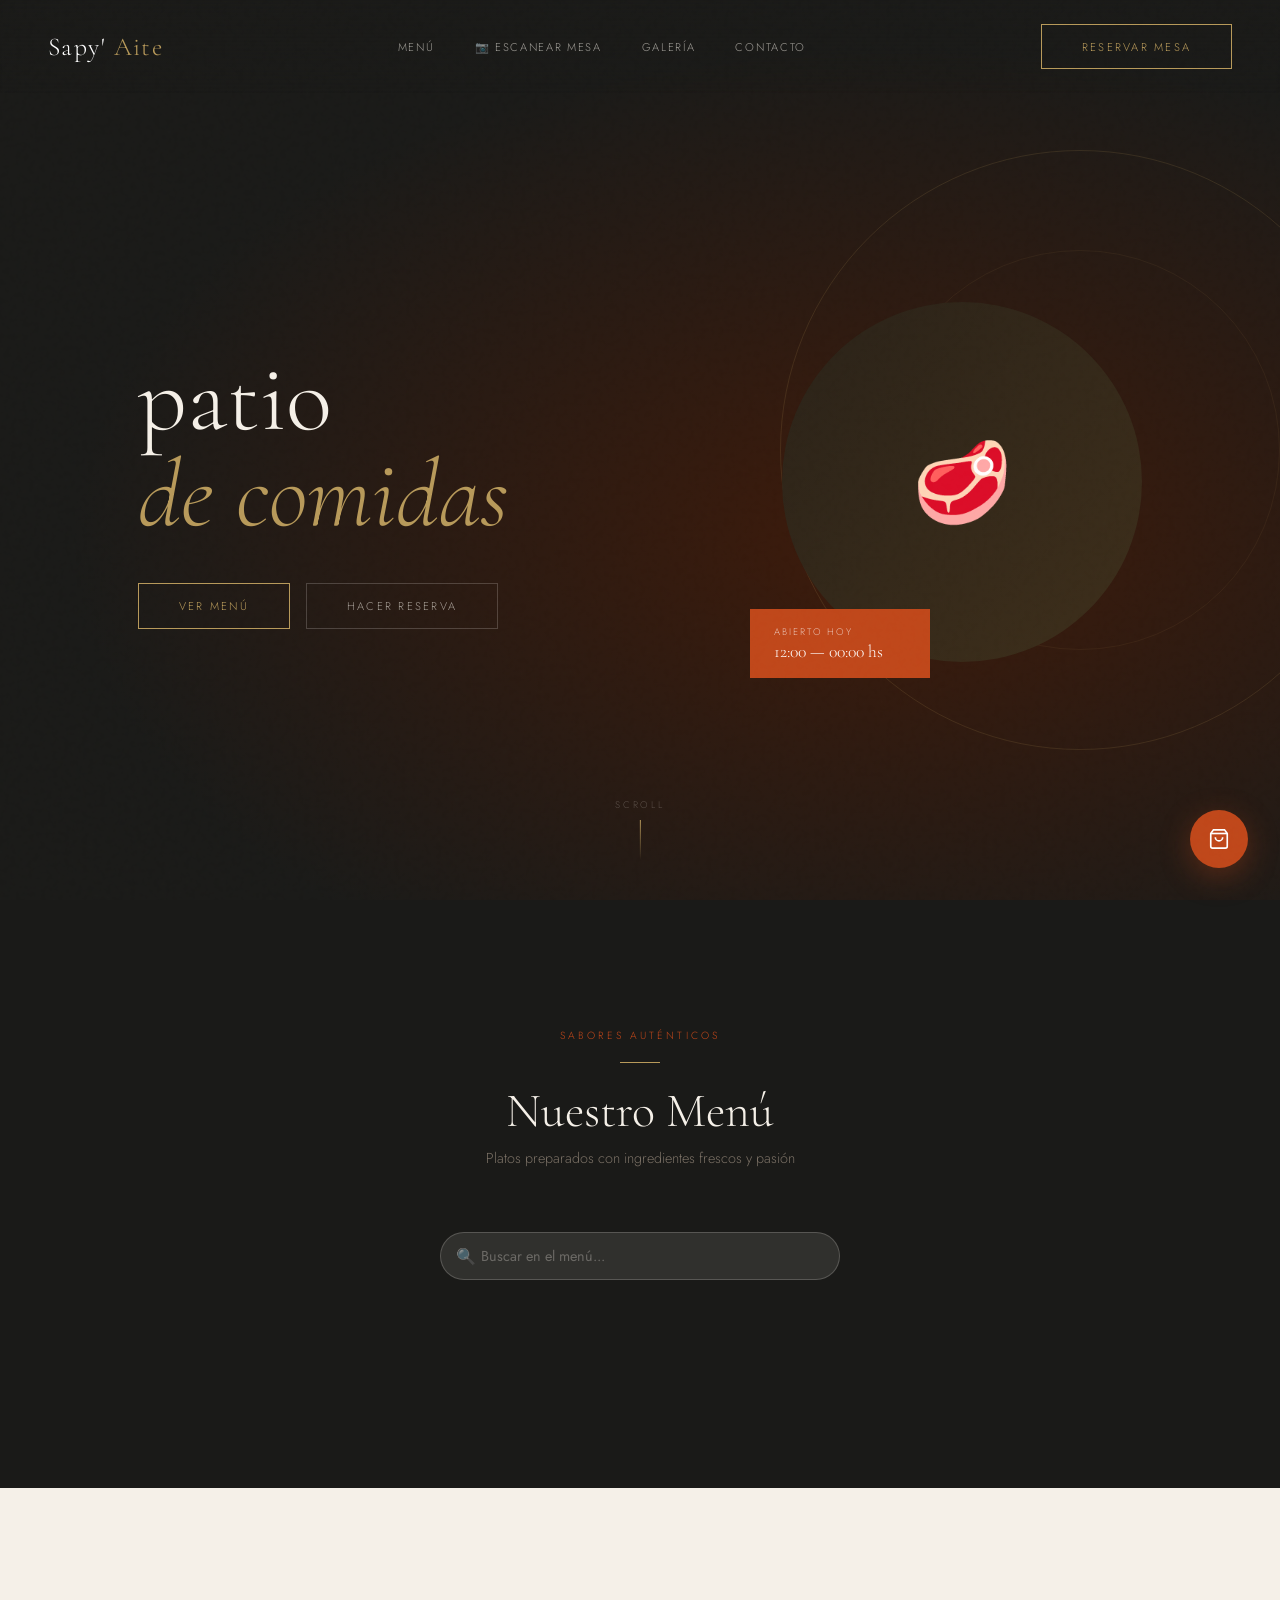
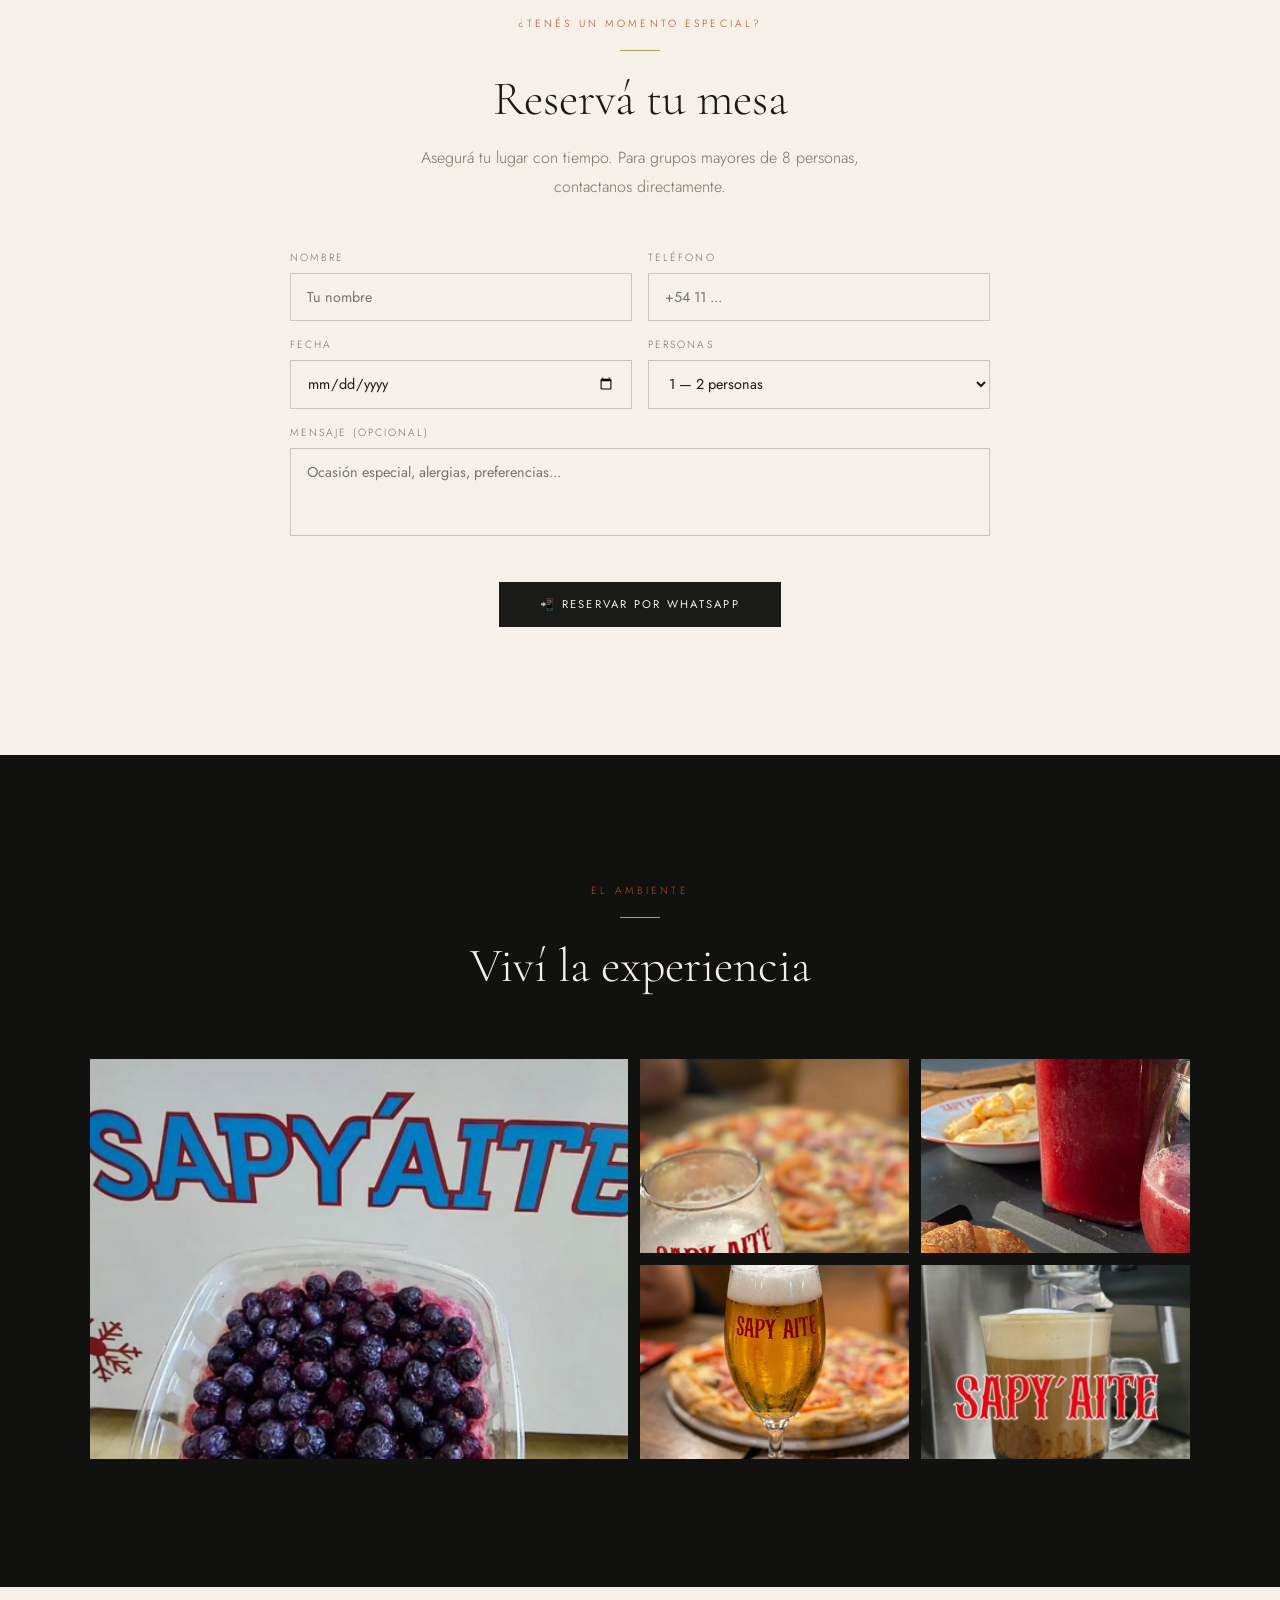
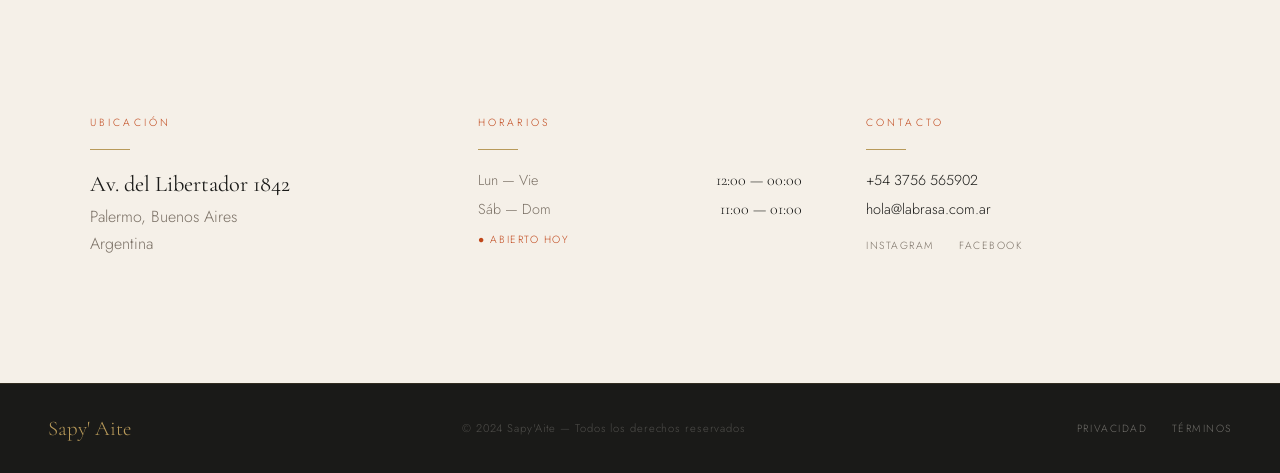
==== commit ff20f680: "btn"login"delete" ====
--- a/froned/index.html
+++ b/froned/index.html
@@ -19,7 +19,6 @@
       <a href="#galeria">Galería</a>
       <a href="#contacto">Contacto</a>
     </div>
-    <a href="login.html" class="btn-login">Iniciar sesión</a>
     <a href="#reservas" class="btn">Reservar mesa</a>
   </nav>
 
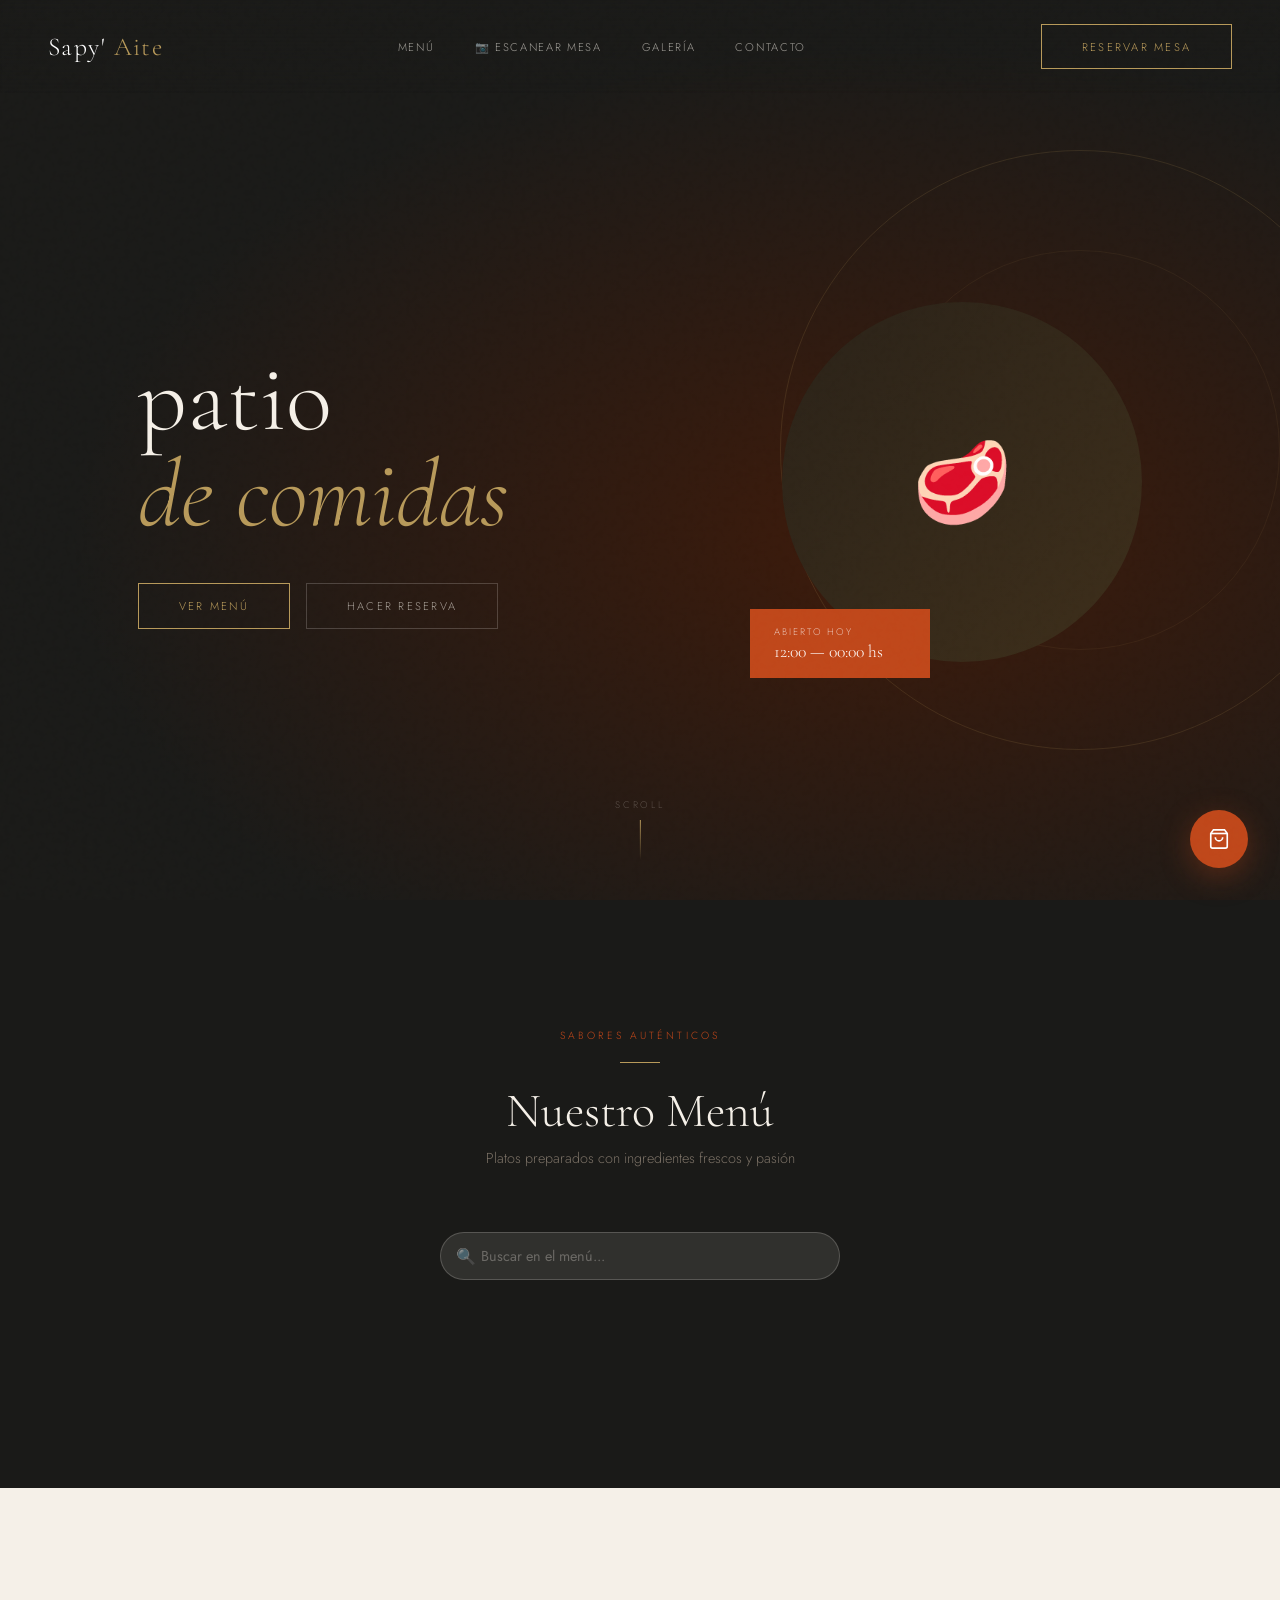
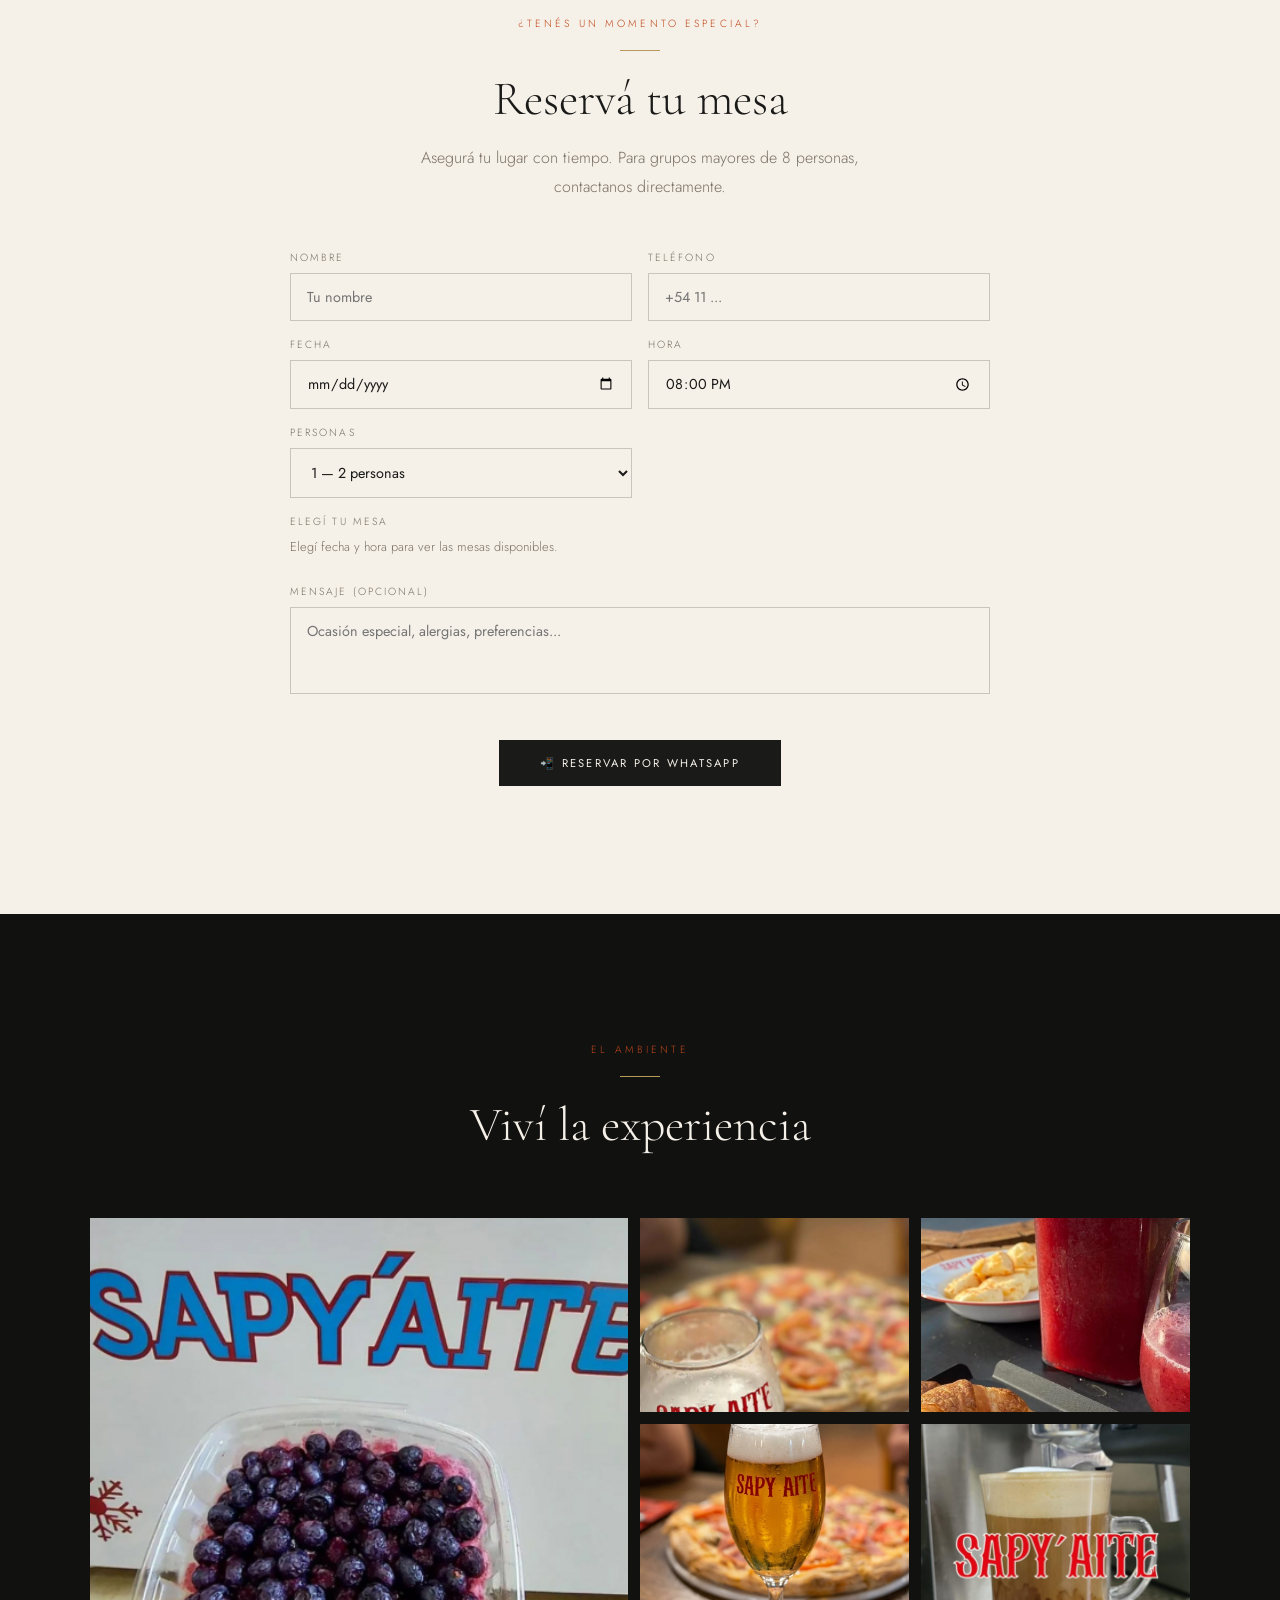
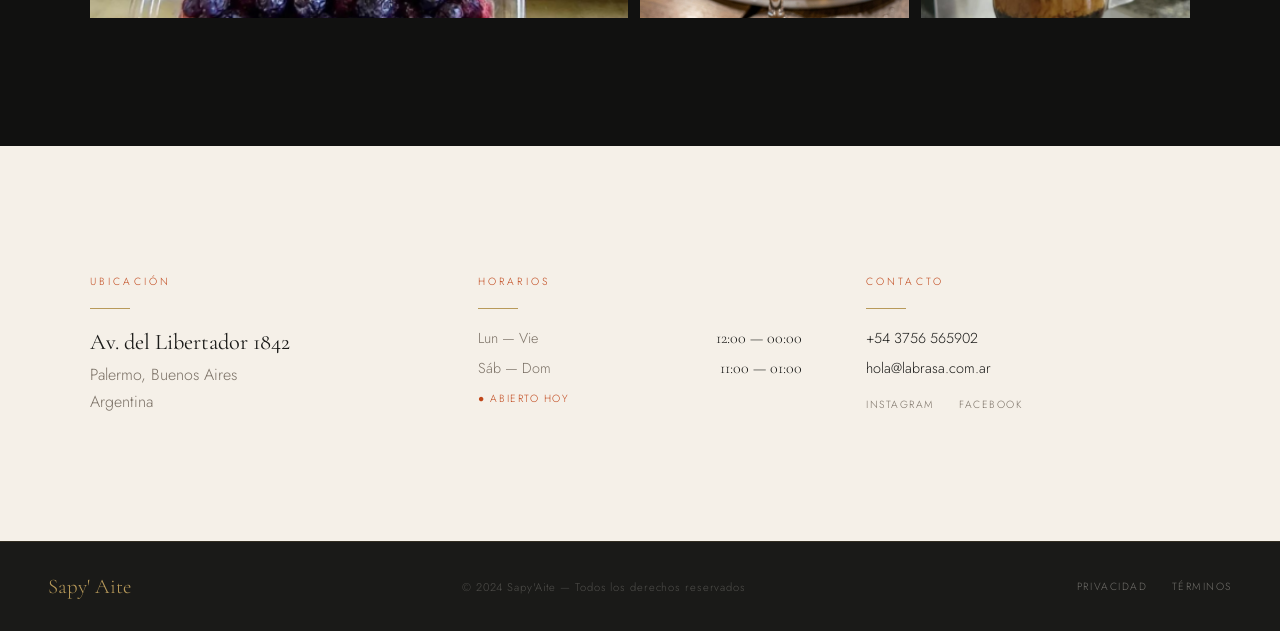
==== commit 5d9334b4: "estados" ====
--- a/froned/index.html
+++ b/froned/index.html
@@ -113,6 +113,10 @@
           <input type="date" name="fecha">
         </div>
         <div class="form-group">
+          <label>Hora</label>
+          <input type="time" name="hora" value="20:00">
+        </div>
+        <div class="form-group">
           <label>Personas</label>
           <select name="personas">
             <option>1 — 2 personas</option>
@@ -120,6 +124,11 @@
             <option>5 — 6 personas</option>
             <option>7 — 8 personas</option>
           </select>
+        </div>
+        <div class="form-group form-full">
+          <label>Elegí tu mesa</label>
+          <p class="mesas-hint" id="mesas-hint">Elegí fecha y hora para ver las mesas disponibles.</p>
+          <div class="mesas-grid" id="mesas-grid"></div>
         </div>
         <div class="form-group form-full">
           <label>Mensaje (opcional)</label>
--- a/froned/styles/style.css
+++ b/froned/styles/style.css
@@ -526,6 +526,42 @@
 .form-group textarea { resize: none; }
 .form-submit { text-align: center; margin-top: 1.5rem; grid-column: 1 / -1; }
 
+.mesas-hint {
+  font-size: 0.8rem;
+  color: var(--muted);
+  margin-bottom: 0.75rem;
+}
+.mesas-grid {
+  display: grid;
+  grid-template-columns: repeat(auto-fill, minmax(72px, 1fr));
+  gap: 0.6rem;
+}
+.mesa-btn {
+  display: flex;
+  flex-direction: column;
+  align-items: center;
+  justify-content: center;
+  gap: 0.25rem;
+  padding: 0.7rem 0.4rem;
+  background: transparent;
+  border: 1px solid rgba(26,26,24,0.2);
+  cursor: pointer;
+  transition: all 0.3s;
+  font-family: 'Jost', sans-serif;
+}
+.mesa-btn:not(.ocupada):hover { border-color: var(--gold); }
+.mesa-btn .mesa-icon { font-size: 1.1rem; }
+.mesa-btn .mesa-num { font-size: 0.8rem; color: var(--charcoal); }
+.mesa-btn.selected {
+  background: var(--gold);
+  border-color: var(--gold);
+}
+.mesa-btn.selected .mesa-num { color: var(--cream); }
+.mesa-btn.ocupada {
+  opacity: 0.35;
+  cursor: not-allowed;
+}
+
 /* ===== GALERÍA ===== */
 #galeria { background: #111110; padding: 8rem 3rem; }
 .galeria-inner { max-width: 1100px; margin: 0 auto; }
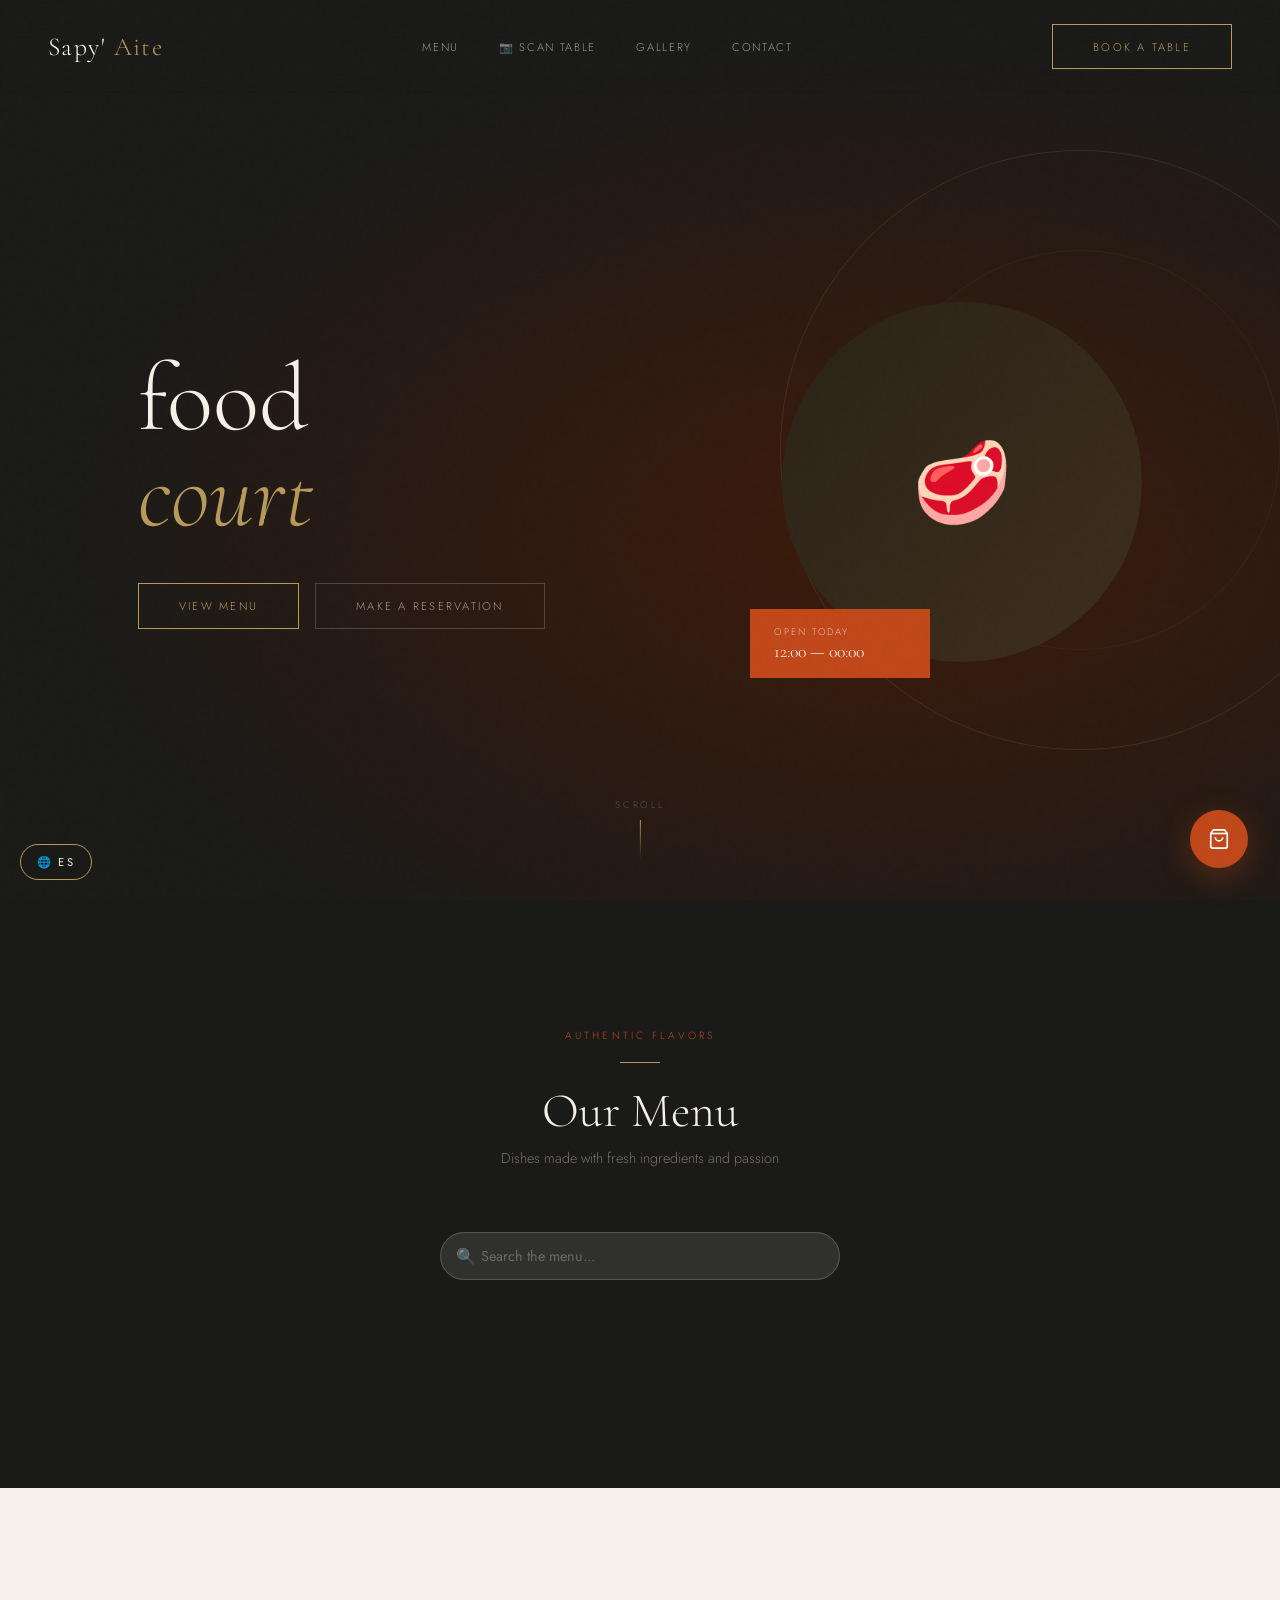
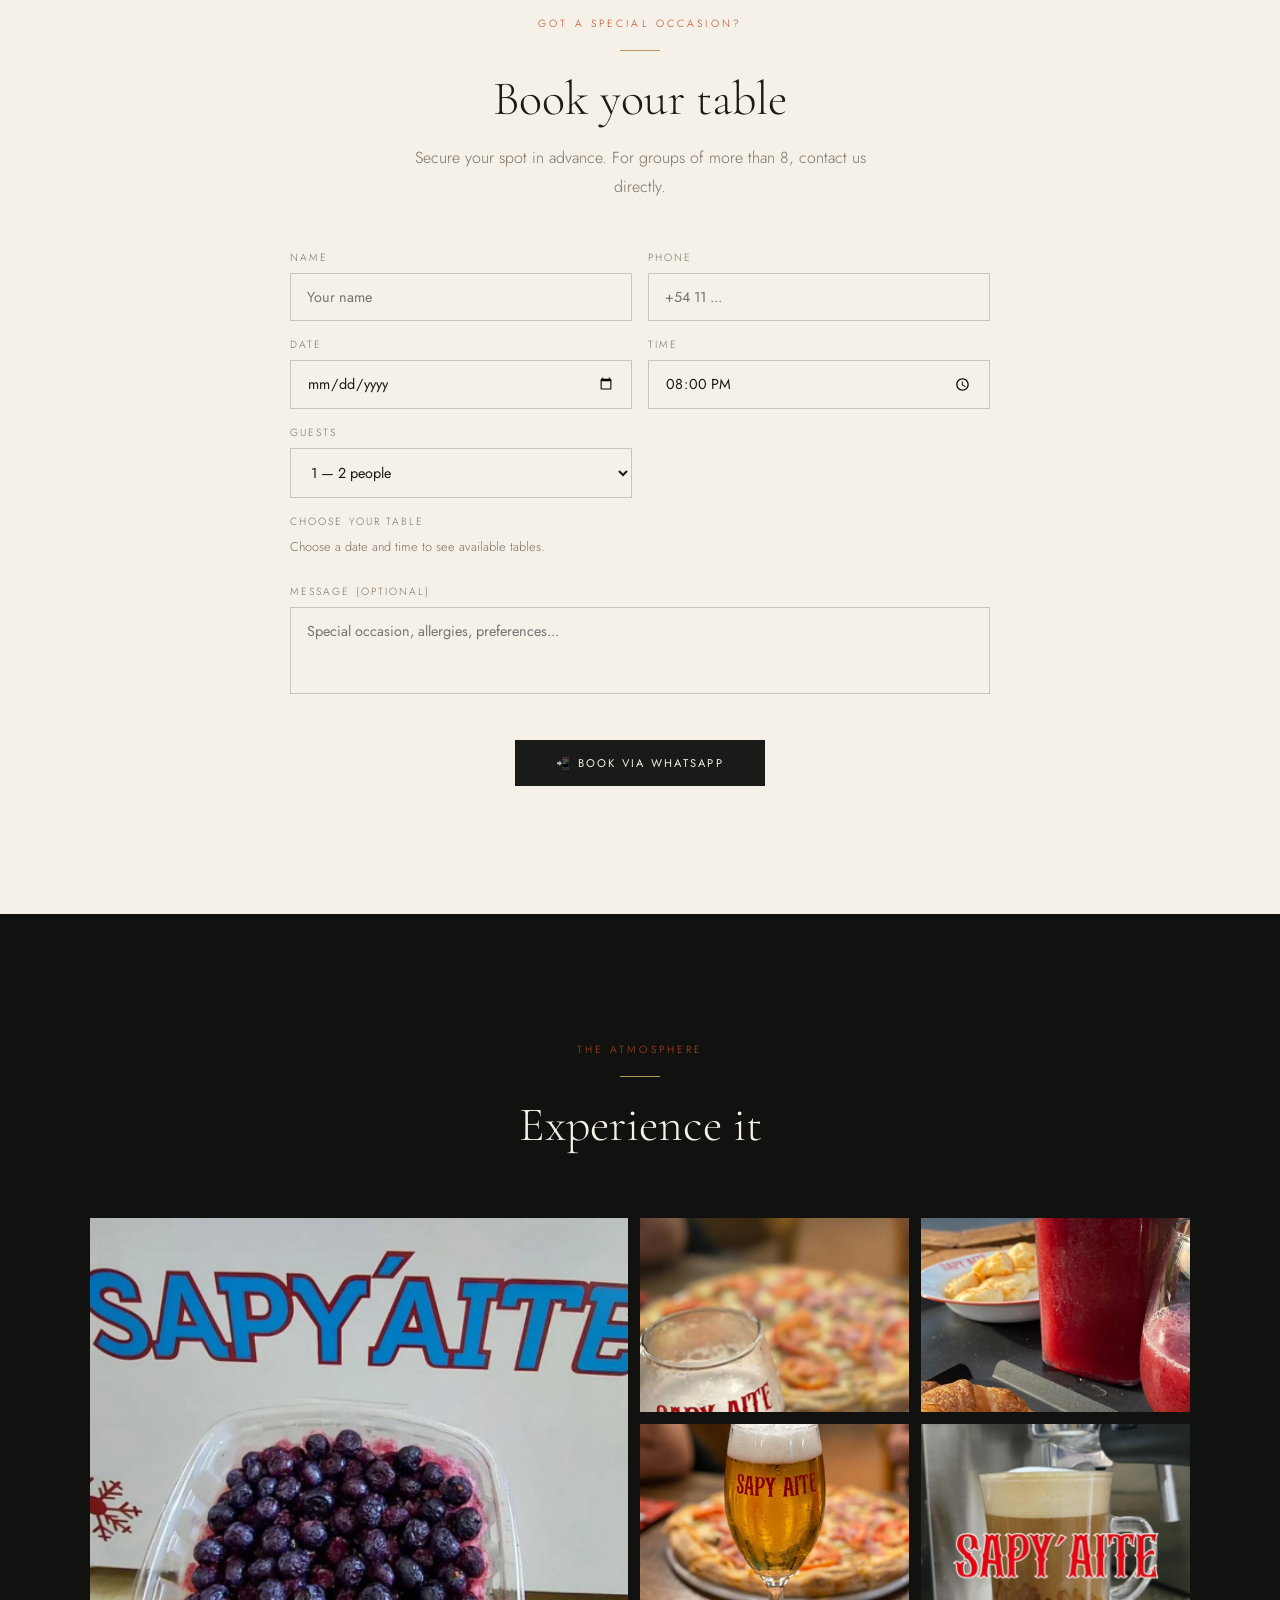
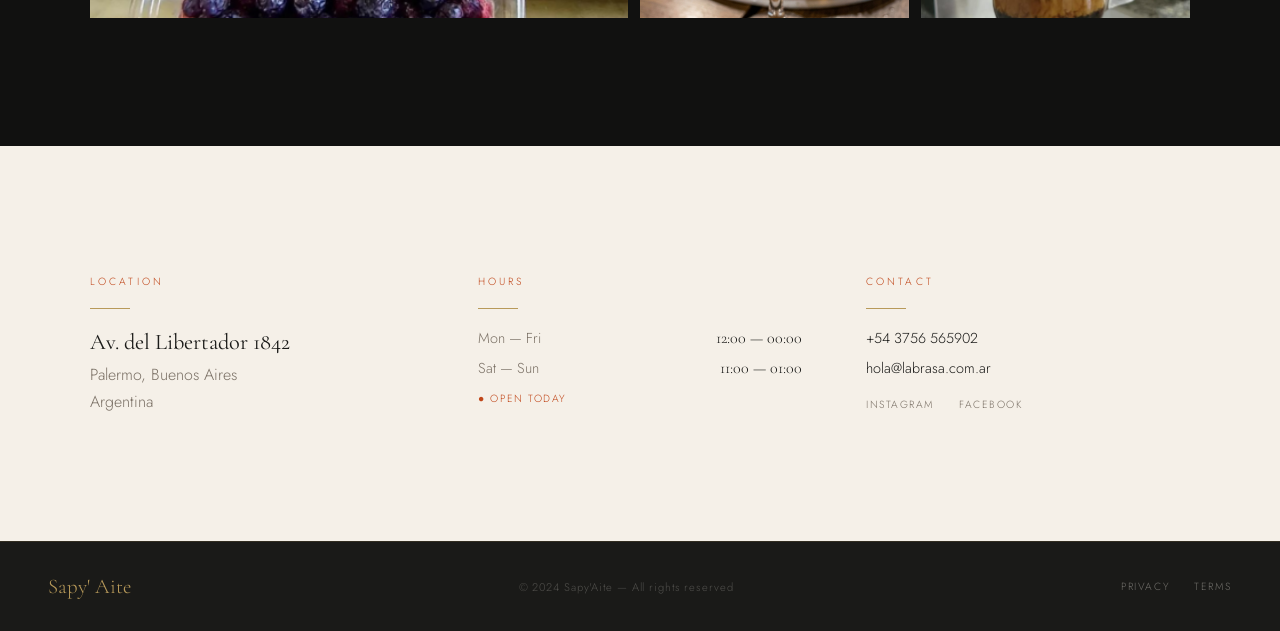
==== commit 580b9151: "i18n: version en ingles del frontend (toggle ES/EN)" ====
--- a/froned/index.html
+++ b/froned/index.html
@@ -14,12 +14,12 @@
   <nav>
     <a href="#inicio" class="nav-logo">Sapy' <span>Aite</span></a>
     <div class="nav-links">
-      <a href="#menu">Menú</a>
-      <a href="qr-scaner.html" class="btn-scan">📷 Escanear Mesa</a>
-      <a href="#galeria">Galería</a>
-      <a href="#contacto">Contacto</a>
-    </div>
-    <a href="#reservas" class="btn">Reservar mesa</a>
+      <a href="#menu" data-i18n="nav.menu">Menú</a>
+      <a href="qr-scaner.html" class="btn-scan" data-i18n="nav.scan">📷 Escanear Mesa</a>
+      <a href="#galeria" data-i18n="nav.galeria">Galería</a>
+      <a href="#contacto" data-i18n="nav.contacto">Contacto</a>
+    </div>
+    <a href="#reservas" class="btn" data-i18n="nav.reservar">Reservar mesa</a>
   </nav>
 
 
@@ -31,13 +31,13 @@
 
     <div class="hero-inner">
       <div>
-        <h1 class="hero-title fade-2">
+        <h1 class="hero-title fade-2" data-i18n-html="hero.title">
           patio<br>
           <em>de comidas</em><br>
         </h1>
         <div class="hero-btns fade-4">
-          <a href="#menu" class="btn">Ver menú</a>
-          <a href="#reservas" class="btn btn--ghost">Hacer reserva</a>
+          <a href="#menu" class="btn" data-i18n="hero.verMenu">Ver menú</a>
+          <a href="#reservas" class="btn btn--ghost" data-i18n="hero.hacerReserva">Hacer reserva</a>
         </div>
       </div>
 
@@ -45,15 +45,15 @@
         <div class="hero-plate">
           🥩
           <div class="hero-badge">
-            <p>Abierto hoy</p>
-            <p>12:00 — 00:00 hs</p>
+            <p data-i18n="hero.abierto">Abierto hoy</p>
+            <p data-i18n="hero.horas">12:00 — 00:00 hs</p>
           </div>
         </div>
       </div>
     </div>
 
     <div class="scroll-indicator">
-      <span>Scroll</span>
+      <span data-i18n="hero.scroll">Scroll</span>
       <div class="scroll-line"></div>
     </div>
   </section>
@@ -63,16 +63,16 @@
   <section id="menu">
     <div class="menu-inner">
       <div class="menu-header">
-        <span class="section-label">Sabores auténticos</span>
+        <span class="section-label" data-i18n="menu.label">Sabores auténticos</span>
         <div class="divider divider--center"></div>
-        <h2>Nuestro Menú</h2>
-        <p class="menu-subtitle">Platos preparados con ingredientes frescos y pasión</p>
+        <h2 data-i18n="menu.titulo">Nuestro Menú</h2>
+        <p class="menu-subtitle" data-i18n="menu.sub">Platos preparados con ingredientes frescos y pasión</p>
       </div>
 
       <div class="menu-search">
         <div class="search-container">
           <span class="search-icon">🔍</span>
-          <input type="text" id="searchInput" placeholder="Buscar en el menú..." onkeyup="filtrarMenu()">
+          <input type="text" id="searchInput" data-i18n-placeholder="menu.buscar" placeholder="Buscar en el menú..." onkeyup="filtrarMenu()">
           <button class="search-clear" onclick="limpiarBusqueda()">✕</button>
         </div>
       </div>
@@ -89,10 +89,10 @@
   <!-- RESERVAS -->
   <section id="reservas">
     <div class="reservas-inner">
-      <span class="section-label">¿Tenés un momento especial?</span>
+      <span class="section-label" data-i18n="reservas.label">¿Tenés un momento especial?</span>
       <div class="divider divider--center"></div>
-      <h2>Reservá tu mesa</h2>
-      <p>Asegurá tu lugar con tiempo. Para grupos mayores de 8 personas, contactanos directamente.</p>
+      <h2 data-i18n="reservas.titulo">Reservá tu mesa</h2>
+      <p data-i18n="reservas.sub">Asegurá tu lugar con tiempo. Para grupos mayores de 8 personas, contactanos directamente.</p>
 
       <!--
         ✅ FIX: Se eliminó onsubmit="return false;" del HTML.
@@ -101,41 +101,41 @@
       -->
       <form class="form-grid">
         <div class="form-group">
-          <label>Nombre</label>
-          <input type="text" name="nombre" placeholder="Tu nombre">
-        </div>
-        <div class="form-group">
-          <label>Teléfono</label>
-          <input type="tel" name="telefono" placeholder="+54 11 ...">
-        </div>
-        <div class="form-group">
-          <label>Fecha</label>
+          <label data-i18n="form.nombre">Nombre</label>
+          <input type="text" name="nombre" data-i18n-placeholder="form.ph.nombre" placeholder="Tu nombre">
+        </div>
+        <div class="form-group">
+          <label data-i18n="form.telefono">Teléfono</label>
+          <input type="tel" name="telefono" data-i18n-placeholder="form.ph.telefono" placeholder="+54 11 ...">
+        </div>
+        <div class="form-group">
+          <label data-i18n="form.fecha">Fecha</label>
           <input type="date" name="fecha">
         </div>
         <div class="form-group">
-          <label>Hora</label>
+          <label data-i18n="form.hora">Hora</label>
           <input type="time" name="hora" value="20:00">
         </div>
         <div class="form-group">
-          <label>Personas</label>
+          <label data-i18n="form.personas">Personas</label>
           <select name="personas">
-            <option>1 — 2 personas</option>
-            <option>3 — 4 personas</option>
-            <option>5 — 6 personas</option>
-            <option>7 — 8 personas</option>
+            <option data-i18n="form.personas.1">1 — 2 personas</option>
+            <option data-i18n="form.personas.2">3 — 4 personas</option>
+            <option data-i18n="form.personas.3">5 — 6 personas</option>
+            <option data-i18n="form.personas.4">7 — 8 personas</option>
           </select>
         </div>
         <div class="form-group form-full">
-          <label>Elegí tu mesa</label>
-          <p class="mesas-hint" id="mesas-hint">Elegí fecha y hora para ver las mesas disponibles.</p>
+          <label data-i18n="form.mesa">Elegí tu mesa</label>
+          <p class="mesas-hint" id="mesas-hint" data-i18n="reservas.hintInicial">Elegí fecha y hora para ver las mesas disponibles.</p>
           <div class="mesas-grid" id="mesas-grid"></div>
         </div>
         <div class="form-group form-full">
-          <label>Mensaje (opcional)</label>
-          <textarea name="mensaje" rows="3" placeholder="Ocasión especial, alergias, preferencias..."></textarea>
+          <label data-i18n="form.mensaje">Mensaje (opcional)</label>
+          <textarea name="mensaje" rows="3" data-i18n-placeholder="form.ph.mensaje" placeholder="Ocasión especial, alergias, preferencias..."></textarea>
         </div>
         <div class="form-submit">
-          <button type="submit" class="btn btn--dark">📲 Reservar por WhatsApp</button>
+          <button type="submit" class="btn btn--dark" data-i18n="form.reservar">📲 Reservar por WhatsApp</button>
         </div>
       </form>
     </div>
@@ -146,9 +146,9 @@
   <section id="galeria">
     <div class="galeria-inner">
       <div class="galeria-header">
-        <span class="section-label">El ambiente</span>
+        <span class="section-label" data-i18n="galeria.label">El ambiente</span>
         <div class="divider divider--center"></div>
-        <h2>Viví la experiencia</h2>
+        <h2 data-i18n="galeria.titulo">Viví la experiencia</h2>
       </div>
 
       <!--
@@ -172,7 +172,7 @@
     <div class="contacto-inner">
 
       <div class="contacto-block">
-        <span class="section-label">Ubicación</span>
+        <span class="section-label" data-i18n="contacto.ubicacion">Ubicación</span>
         <div class="divider"></div>
         <h3>Av. del Libertador 1842</h3>
         <p style="color:var(--muted); margin-top:0.5rem;">Palermo, Buenos Aires</p>
@@ -180,23 +180,23 @@
       </div>
 
       <div class="contacto-block">
-        <span class="section-label">Horarios</span>
+        <span class="section-label" data-i18n="contacto.horarios">Horarios</span>
         <div class="divider"></div>
         <div class="contacto-horarios">
           <div class="horario-row">
-            <span>Lun — Vie</span>
+            <span data-i18n="contacto.horario1">Lun — Vie</span>
             <span>12:00 — 00:00</span>
           </div>
           <div class="horario-row">
-            <span>Sáb — Dom</span>
+            <span data-i18n="contacto.horario2">Sáb — Dom</span>
             <span>11:00 — 01:00</span>
           </div>
         </div>
-        <span class="open-label">● Abierto hoy</span>
+        <span class="open-label" data-i18n="contacto.abierto">● Abierto hoy</span>
       </div>
 
       <div class="contacto-block">
-        <span class="section-label">Contacto</span>
+        <span class="section-label" data-i18n="contacto.contacto">Contacto</span>
         <div class="divider"></div>
         <div class="contacto-links">
           <a href="tel:+543756565902">+54 3756 565902</a>
@@ -213,9 +213,14 @@
 
 
   <!-- CARRITO FLOTANTE -->
-  <button id="cart-toggle" onclick="toggleCart()" title="Ver pedido">
+  <button id="cart-toggle" onclick="toggleCart()" title="Ver pedido" data-i18n-title="cart.title">
     <svg viewBox="0 0 24 24"><path d="M6 2L3 6v14a2 2 0 002 2h14a2 2 0 002-2V6l-3-4z"/><line x1="3" y1="6" x2="21" y2="6"/><path d="M16 10a4 4 0 01-8 0"/></svg>
     <span id="cart-count">0</span>
+  </button>
+
+  <!-- SEGUIMIENTO FLOTANTE (visible cuando hay un pedido enviado) -->
+  <button id="tracking-toggle" onclick="toggleTracking()" title="Seguir pedido" style="display:none;" data-i18n-title="tracking.title">
+    <svg viewBox="0 0 24 24"><path d="M21 16V8a2 2 0 0 0-1-1.73l-7-4a2 2 0 0 0-2 0l-7 4A2 2 0 0 0 3 8v8a2 2 0 0 0 1 1.73l7 4a2 2 0 0 0 2 0l7-4A2 2 0 0 0 21 16z"/><polyline points="3.27 6.96 12 12.01 20.73 6.96"/><line x1="12" y1="22.08" x2="12" y2="12"/></svg>
   </button>
 
   <!-- OVERLAY -->
@@ -225,8 +230,8 @@
   <div id="cart-panel">
     <div class="cart-header">
       <div class="cart-header-left">
-        <span class="section-label">Tu pedido</span>
-        <div class="cart-title">Carrito</div>
+        <span class="section-label" data-i18n="cart.label">Tu pedido</span>
+        <div class="cart-title" data-i18n="cart.titulo">Carrito</div>
       </div>
       <button id="cart-close" onclick="toggleCart()">✕</button>
     </div>
@@ -234,30 +239,46 @@
     <div id="cart-items">
       <div class="cart-empty" id="cart-empty-msg">
         <svg viewBox="0 0 24 24"><path d="M6 2L3 6v14a2 2 0 002 2h14a2 2 0 002-2V6l-3-4z"/><line x1="3" y1="6" x2="21" y2="6"/><path d="M16 10a4 4 0 01-8 0"/></svg>
-        <p>Tu carrito está vacío</p>
+        <p data-i18n="cart.vacio">Tu carrito está vacío</p>
       </div>
     </div>
 
     <div class="cart-footer">
       <div class="cart-total-row">
-        <span class="cart-total-label">Total</span>
+        <span class="cart-total-label" data-i18n="cart.total">Total</span>
         <span class="cart-total-amount" id="cart-total"><span>$</span>0</span>
       </div>
       <div class="cart-actions">
-        <button class="btn--cart-order" onclick="sendOrder()">Enviar pedido por WhatsApp</button>
-        <button class="btn--cart-clear" onclick="clearCart()">Vaciar carrito</button>
-      </div>
-    </div>
+        <button class="btn--cart-order" onclick="sendOrder()" data-i18n="cart.enviar">Enviar pedido por WhatsApp</button>
+        <button class="btn--cart-clear" onclick="clearCart()" data-i18n="cart.vaciar">Vaciar carrito</button>
+      </div>
+    </div>
+  </div>
+
+
+  <!-- OVERLAY SEGUIMIENTO -->
+  <div id="tracking-overlay" onclick="toggleTracking()"></div>
+
+  <!-- PANEL DE SEGUIMIENTO -->
+  <div id="tracking-panel">
+    <div class="cart-header">
+      <div class="cart-header-left">
+        <span class="section-label" data-i18n="tracking.label">Seguimiento</span>
+        <div class="cart-title"><span data-i18n="tracking.titulo">Pedido</span> <span id="tracking-id"></span></div>
+      </div>
+      <button id="tracking-close" onclick="toggleTracking()">✕</button>
+    </div>
+    <div id="tracking-content"></div>
   </div>
 
 
   <!-- FOOTER -->
   <footer>
     <span class="footer-logo">Sapy' Aite</span>
-    <span class="footer-copy">© 2024 Sapy'Aite — Todos los derechos reservados</span>
+    <span class="footer-copy" data-i18n="footer.derechos">© 2024 Sapy'Aite — Todos los derechos reservados</span>
     <div class="footer-links">
-      <a href="#">Privacidad</a>
-      <a href="#">Términos</a>
+      <a href="#" data-i18n="footer.privacidad">Privacidad</a>
+      <a href="#" data-i18n="footer.terminos">Términos</a>
     </div>
   </footer>
 
@@ -266,6 +287,7 @@
     El JS es código del frontend y debe estar en la misma carpeta que index.html.
     Si preferís otra ubicación, ajustá la ruta (ej: "js/scrip.js").
   -->
+  <script src="i18n.js"></script>
   <script src="scrip.js"></script>
 </body>
 </html>
--- a/froned/styles/style.css
+++ b/froned/styles/style.css
@@ -688,6 +688,26 @@
 
 #cart-toggle svg { width: 22px; height: 22px; stroke: white; fill: none; stroke-width: 1.8; }
 
+/* Selector de idioma */
+.idioma-toggle {
+  position: fixed;
+  bottom: 1.25rem;
+  left: 1.25rem;
+  z-index: 700;
+  background: rgba(26,26,24,0.85);
+  border: 1px solid var(--gold);
+  color: var(--cream);
+  font-family: 'Jost', sans-serif;
+  font-size: 0.7rem;
+  letter-spacing: 0.2em;
+  text-transform: uppercase;
+  padding: 0.55rem 1rem;
+  border-radius: 999px;
+  cursor: pointer;
+  transition: background 0.3s, color 0.3s;
+}
+.idioma-toggle:hover { background: var(--gold); color: var(--charcoal); }
+
 #cart-count {
   position: absolute;
   top: -4px; right: -4px;
@@ -707,8 +727,9 @@
 }
 #cart-count.visible { opacity: 1; transform: scale(1); }
 
-/* Panel del carrito */
-#cart-panel {
+/* Panel del carrito / seguimiento */
+#cart-panel,
+#tracking-panel {
   position: fixed;
   top: 0; right: 0;
   width: 420px;
@@ -722,7 +743,8 @@
   flex-direction: column;
   border-left: 1px solid rgba(184,154,90,0.15);
 }
-#cart-panel.active { transform: translateX(0); }
+#cart-panel.active,
+#tracking-panel.active { transform: translateX(0); }
 
 .cart-header {
   padding: 2rem;
@@ -740,7 +762,8 @@
   color: var(--cream);
 }
 
-#cart-close {
+#cart-close,
+#tracking-close {
   background: none;
   border: 1px solid rgba(245,240,232,0.15);
   color: rgba(245,240,232,0.5);
@@ -753,7 +776,8 @@
   align-items: center;
   justify-content: center;
 }
-#cart-close:hover { border-color: var(--ember); color: var(--ember); }
+#cart-close:hover,
+#tracking-close:hover { border-color: var(--ember); color: var(--ember); }
 
 /* Lista de ítems */
 #cart-items {
@@ -893,7 +917,8 @@
 .btn--cart-clear:hover { border-color: var(--ember); color: var(--ember); }
 
 /* Overlay oscuro */
-#cart-overlay {
+#cart-overlay,
+#tracking-overlay {
   position: fixed;
   inset: 0;
   background: rgba(10,10,8,0.6);
@@ -903,7 +928,136 @@
   transition: opacity 0.4s;
   backdrop-filter: blur(2px);
 }
-#cart-overlay.active { opacity: 1; pointer-events: all; }
+#cart-overlay.active,
+#tracking-overlay.active { opacity: 1; pointer-events: all; }
+
+/* Botón flotante de seguimiento */
+#tracking-toggle {
+  position: fixed;
+  bottom: 6rem;
+  right: 2rem;
+  z-index: 500;
+  background: var(--gold);
+  border: none;
+  width: 58px; height: 58px;
+  border-radius: 50%;
+  cursor: pointer;
+  display: none;
+  align-items: center;
+  justify-content: center;
+  box-shadow: 0 8px 30px rgba(184,154,90,0.35);
+  transition: background 0.3s, transform 0.3s;
+}
+#tracking-toggle:hover { background: #a8914a; transform: scale(1.07); }
+#tracking-toggle svg {
+  width: 22px; height: 22px;
+  stroke: var(--charcoal); fill: none; stroke-width: 1.8;
+}
+
+/* Contenido del panel de seguimiento */
+#tracking-content {
+  flex: 1;
+  overflow-y: auto;
+  padding: 1.5rem;
+}
+#tracking-content::-webkit-scrollbar { width: 3px; }
+#tracking-content::-webkit-scrollbar-thumb { background: rgba(184,154,90,0.3); }
+
+.tracking-empty {
+  color: rgba(245,240,232,0.4);
+  font-size: 0.8rem;
+  letter-spacing: 0.05em;
+  padding: 1rem 0;
+}
+
+.tracking-steps {
+  display: flex;
+  flex-direction: column;
+  margin: 0.5rem 0 2rem;
+}
+.tracking-step {
+  display: flex;
+  align-items: center;
+  gap: 1rem;
+  position: relative;
+  padding-bottom: 1.6rem;
+  color: rgba(245,240,232,0.25);
+}
+.tracking-step:not(:last-child)::before {
+  content: '';
+  position: absolute;
+  left: 9px;
+  top: 20px;
+  bottom: 0;
+  width: 2px;
+  background: rgba(245,240,232,0.12);
+}
+.tracking-dot {
+  width: 20px; height: 20px;
+  border-radius: 50%;
+  border: 2px solid rgba(245,240,232,0.2);
+  background: var(--charcoal);
+  flex-shrink: 0;
+  transition: all 0.3s;
+  z-index: 1;
+}
+.tracking-step-label {
+  font-size: 0.75rem;
+  letter-spacing: 0.15em;
+  text-transform: uppercase;
+}
+.tracking-step.active { color: var(--cream); }
+.tracking-step.active .tracking-dot {
+  border-color: var(--gold);
+  background: var(--gold);
+  box-shadow: 0 0 0 4px rgba(184,154,90,0.15);
+}
+.tracking-step.current .tracking-dot { animation: pulse 1.5s ease infinite; }
+@keyframes pulse {
+  0%, 100% { box-shadow: 0 0 0 0 rgba(184,154,90,0.4); }
+  50% { box-shadow: 0 0 0 8px rgba(184,154,90,0); }
+}
+.tracking-step.current .tracking-step-label { color: var(--gold); font-weight: 600; }
+
+.tracking-cancelado {
+  color: #f44336;
+  font-size: 1rem;
+  letter-spacing: 0.05em;
+  padding: 1rem 0 2rem;
+}
+
+.tracking-detalle {
+  border-top: 1px solid rgba(245,240,232,0.08);
+  padding-top: 1.5rem;
+}
+.tracking-estado-line {
+  font-size: 0.8rem;
+  color: rgba(245,240,232,0.5);
+  margin-bottom: 1rem;
+}
+.tracking-estado-line strong { color: var(--gold); }
+.tracking-items { margin-bottom: 1rem; }
+.tracking-item {
+  display: flex;
+  justify-content: space-between;
+  gap: 1rem;
+  padding: 0.5rem 0;
+  border-bottom: 1px solid rgba(245,240,232,0.06);
+  font-size: 0.85rem;
+  color: var(--cream);
+}
+.tracking-total {
+  display: flex;
+  justify-content: space-between;
+  padding-top: 1rem;
+  font-size: 0.9rem;
+  color: rgba(245,240,232,0.6);
+}
+.tracking-total strong {
+  font-family: 'Cormorant Garamond', serif;
+  font-size: 1.4rem;
+  color: var(--gold);
+}
 
 /* Responsive */
 @media (max-width: 768px) {
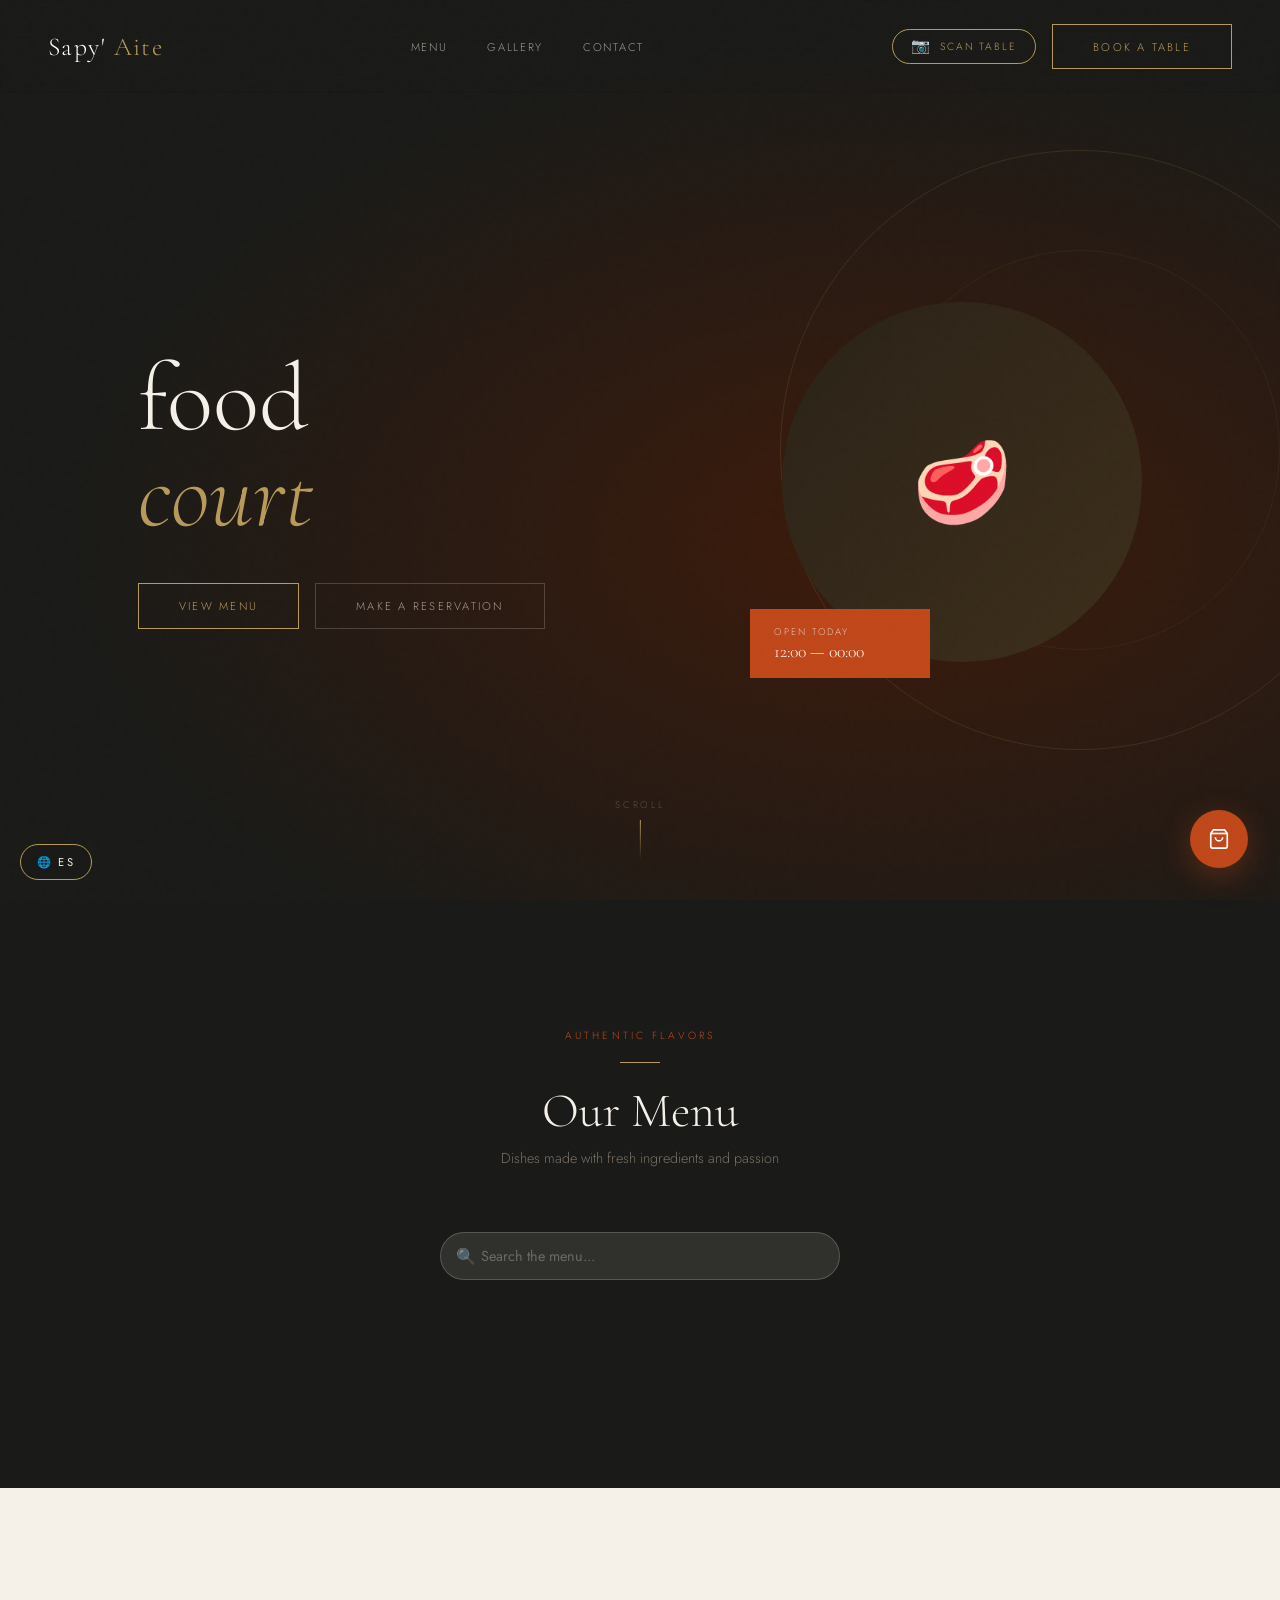
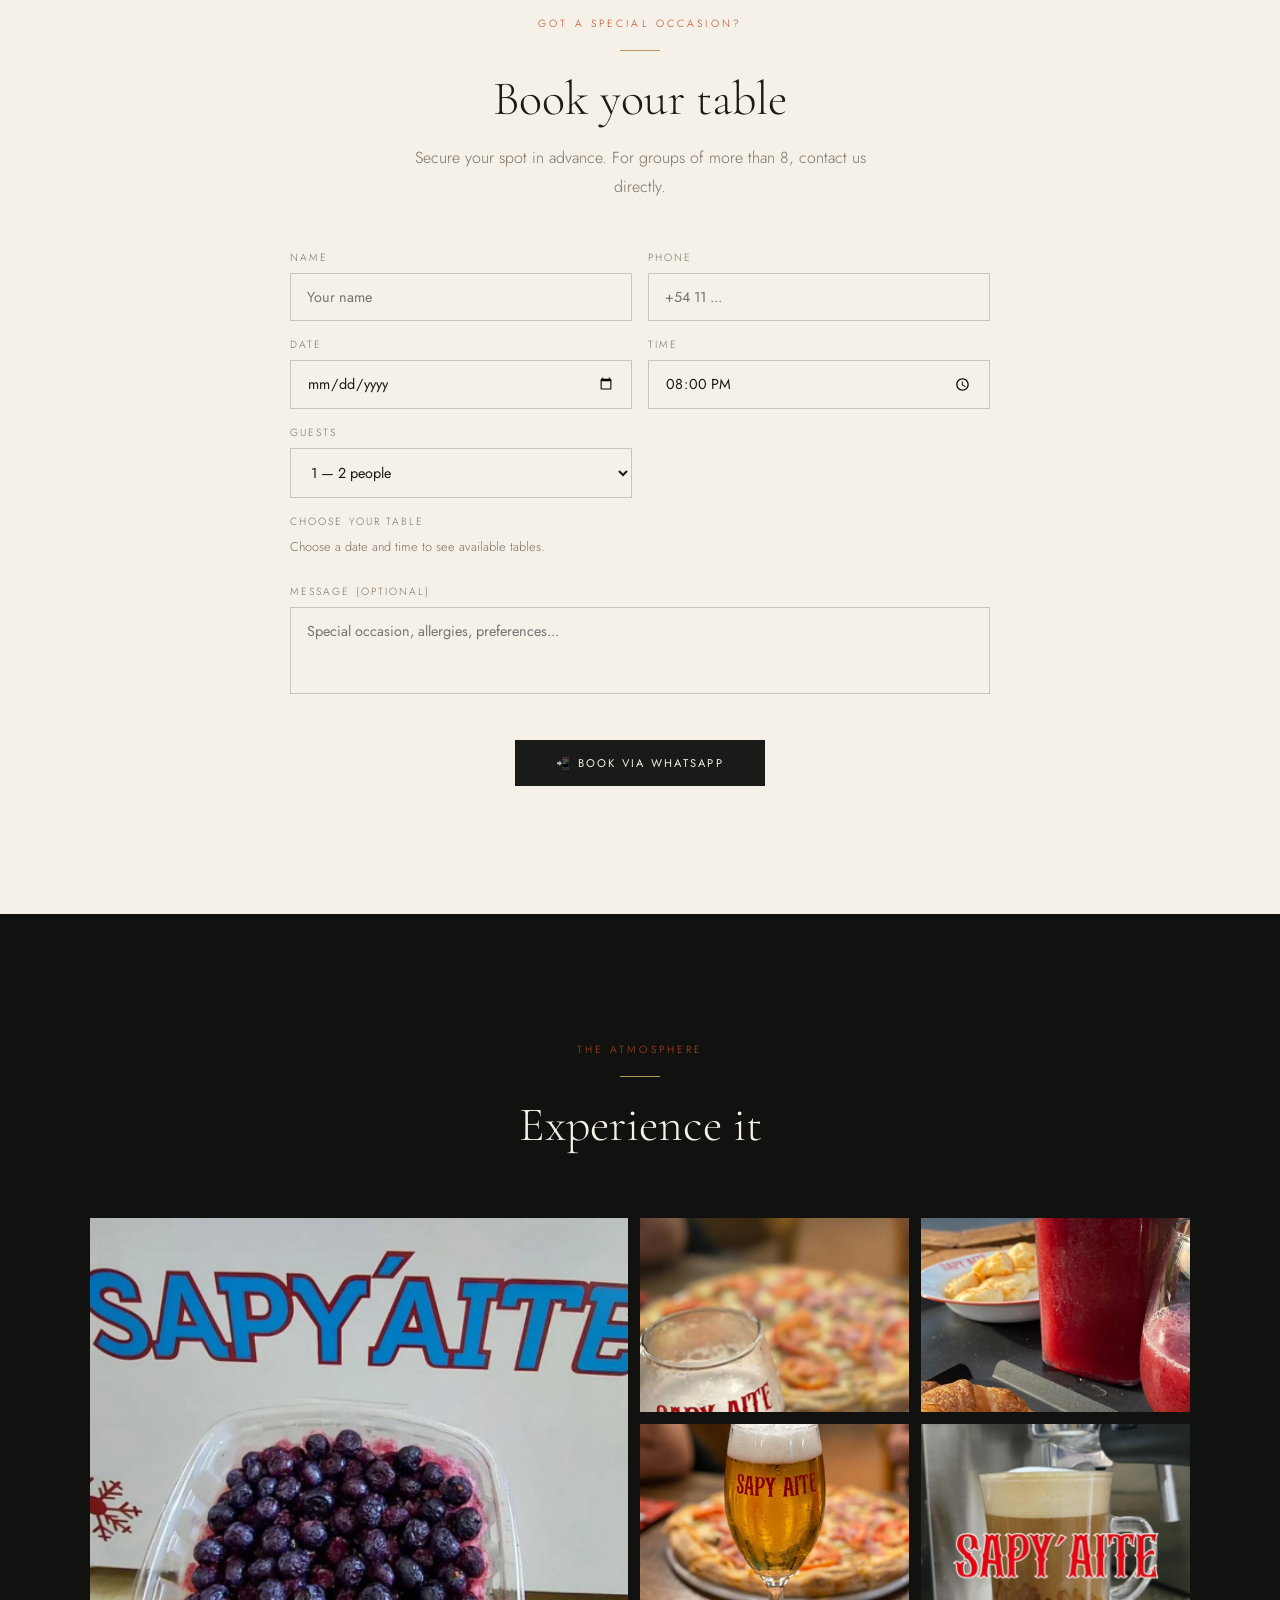
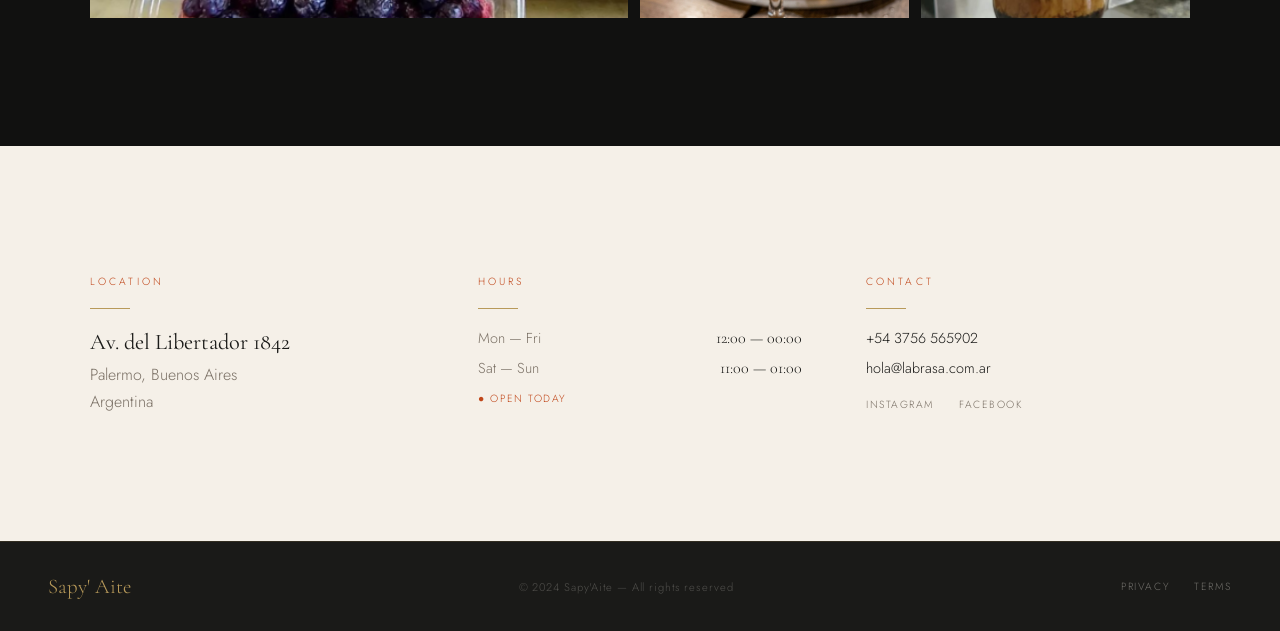
==== commit 8a8fcb5b: "frontend: boton escanear mesa siempre visible (pill combinado) + menu movil + pulida mobile" ====
--- a/froned/index.html
+++ b/froned/index.html
@@ -15,12 +15,30 @@
     <a href="#inicio" class="nav-logo">Sapy' <span>Aite</span></a>
     <div class="nav-links">
       <a href="#menu" data-i18n="nav.menu">Menú</a>
-      <a href="qr-scaner.html" class="btn-scan" data-i18n="nav.scan">📷 Escanear Mesa</a>
       <a href="#galeria" data-i18n="nav.galeria">Galería</a>
       <a href="#contacto" data-i18n="nav.contacto">Contacto</a>
     </div>
-    <a href="#reservas" class="btn" data-i18n="nav.reservar">Reservar mesa</a>
+    <div class="nav-actions">
+      <a href="qr-scaner.html" class="scan-pill" id="scan-pill">
+        <span class="scan-pill-icon">📷</span>
+        <span class="scan-pill-text">Escanear mesa</span>
+      </a>
+      <a href="#reservas" class="btn" data-i18n="nav.reservar">Reservar mesa</a>
+      <button id="nav-burger" class="nav-burger" aria-label="Abrir menú" aria-expanded="false" aria-controls="mobile-menu">
+        <span></span><span></span><span></span>
+      </button>
+    </div>
   </nav>
+
+  <!-- MENÚ MÓVIL -->
+  <div id="mobile-menu" class="mobile-menu" aria-hidden="true">
+    <nav class="mobile-menu-links">
+      <a href="#menu" data-i18n="nav.menu">Menú</a>
+      <a href="#galeria" data-i18n="nav.galeria">Galería</a>
+      <a href="#contacto" data-i18n="nav.contacto">Contacto</a>
+      <a href="#reservas" data-i18n="nav.reservar">Reservar mesa</a>
+    </nav>
+  </div>
 
 
   <!-- HERO -->
--- a/froned/styles/style.css
+++ b/froned/styles/style.css
@@ -25,6 +25,18 @@
 }
 
 a { text-decoration: none; }
+
+/* ===== ACCESSIBILITY ===== */
+:focus-visible { outline: 2px solid var(--gold); outline-offset: 2px; }
+
+@media (prefers-reduced-motion: reduce) {
+  *, *::before, *::after {
+    animation-duration: 0.01ms !important;
+    animation-iteration-count: 1 !important;
+    transition-duration: 0.01ms !important;
+  }
+  html { scroll-behavior: auto; }
+}
 
 /* ===== SCROLLBAR ===== */
 ::-webkit-scrollbar { width: 4px; }
@@ -153,12 +165,98 @@
 }
 .nav-links a:hover { color: var(--gold); }
 
-.mesa-indicador {
-  animation: fadeIn 0.3s ease;
-  font-size: 0.9rem;
+/* ===== NAV ACTIONS (scan pill + burger) ===== */
+.nav-actions {
+  display: flex;
+  align-items: center;
+  gap: 1rem;
+}
+
+.scan-pill {
+  display: inline-flex;
+  align-items: center;
+  gap: 0.5rem;
+  padding: 0.55rem 1.15rem;
+  border: 1px solid var(--gold);
+  border-radius: 999px;
   color: var(--gold);
-  margin-left: 10px;
-}
+  font-family: 'Jost', sans-serif;
+  font-size: 0.65rem;
+  letter-spacing: 0.18em;
+  text-transform: uppercase;
+  background: transparent;
+  white-space: nowrap;
+  transition: background 0.3s, color 0.3s, border-color 0.3s;
+}
+.scan-pill:hover { background: var(--gold); color: var(--charcoal); }
+.scan-pill-icon { font-size: 0.95rem; line-height: 1; }
+
+.scan-pill--mesa {
+  background: var(--gold);
+  border-color: var(--gold);
+  color: var(--charcoal);
+  font-weight: 500;
+  letter-spacing: 0.08em;
+}
+.scan-pill--mesa:hover { background: #a8914a; border-color: #a8914a; color: var(--charcoal); }
+.scan-pill--mesa .scan-pill-icon { display: none; }
+
+.nav-burger {
+  display: none;
+  flex-direction: column;
+  justify-content: center;
+  gap: 5px;
+  width: 44px; height: 44px;
+  padding: 10px;
+  background: transparent;
+  border: 1px solid rgba(245,240,232,0.2);
+  border-radius: 50%;
+  cursor: pointer;
+}
+.nav-burger span {
+  display: block;
+  height: 2px;
+  width: 100%;
+  background: var(--cream);
+  transition: transform 0.3s, opacity 0.3s;
+}
+.nav-burger[aria-expanded="true"] span:nth-child(1) { transform: translateY(7px) rotate(45deg); }
+.nav-burger[aria-expanded="true"] span:nth-child(2) { opacity: 0; }
+.nav-burger[aria-expanded="true"] span:nth-child(3) { transform: translateY(-7px) rotate(-45deg); }
+
+/* Menú móvil a pantalla completa */
+.mobile-menu {
+  position: fixed;
+  inset: 0;
+  z-index: 900;
+  background: var(--charcoal);
+  display: flex;
+  align-items: center;
+  justify-content: center;
+  opacity: 0;
+  visibility: hidden;
+  transition: opacity 0.35s ease, visibility 0.35s;
+}
+.mobile-menu.open { opacity: 1; visibility: visible; }
+.mobile-menu-links {
+  display: flex;
+  flex-direction: column;
+  align-items: center;
+  gap: 1rem;
+  text-align: center;
+}
+.mobile-menu-links a {
+  font-family: 'Cormorant Garamond', serif;
+  font-size: 2.1rem;
+  font-weight: 300;
+  color: var(--cream);
+  letter-spacing: 0.05em;
+  padding: 0.6rem 1.25rem;
+  transition: color 0.3s;
+}
+.mobile-menu-links a:hover { color: var(--gold); }
+
+body.menu-abierto { overflow: hidden; }
 
 /* ===== HERO ===== */
 #inicio {
@@ -1068,6 +1166,28 @@
   .nav-links {
     display: none;
   }
+
+  .nav-actions {
+    gap: 0.5rem;
+  }
+
+  /* En mobile el botón "Reservar mesa" vive en el menú hamburguesa */
+  .nav-actions .btn {
+    display: none;
+  }
+
+  .nav-burger {
+    display: flex;
+  }
+
+  .scan-pill {
+    font-size: 0.6rem;
+    padding: 0.5rem 0.9rem;
+  }
+
+  .mobile-menu-links a {
+    font-size: 1.8rem;
+  }
   
   .hero-inner {
     grid-template-columns: 1fr;
@@ -1116,8 +1236,34 @@
     grid-row: auto;
   }
   
-  #cart-panel {
+  #cart-panel,
+  #tracking-panel {
     width: 100%;
+  }
+
+  /* FABs: más compactos y con respeto al notch/safe-area */
+  #cart-toggle,
+  #tracking-toggle {
+    width: 52px; height: 52px;
+    right: 1.25rem;
+  }
+  #cart-toggle {
+    bottom: calc(1.25rem + env(safe-area-inset-bottom, 0px));
+  }
+  #tracking-toggle {
+    bottom: calc(5.25rem + env(safe-area-inset-bottom, 0px));
+  }
+  .idioma-toggle {
+    left: 1rem;
+    bottom: calc(1rem + env(safe-area-inset-bottom, 0px));
+  }
+
+  /* Evita el auto-zoom de iOS al enfocar inputs */
+  .form-group input,
+  .form-group select,
+  .form-group textarea,
+  #searchInput {
+    font-size: 16px;
   }
   
   .tabs {
